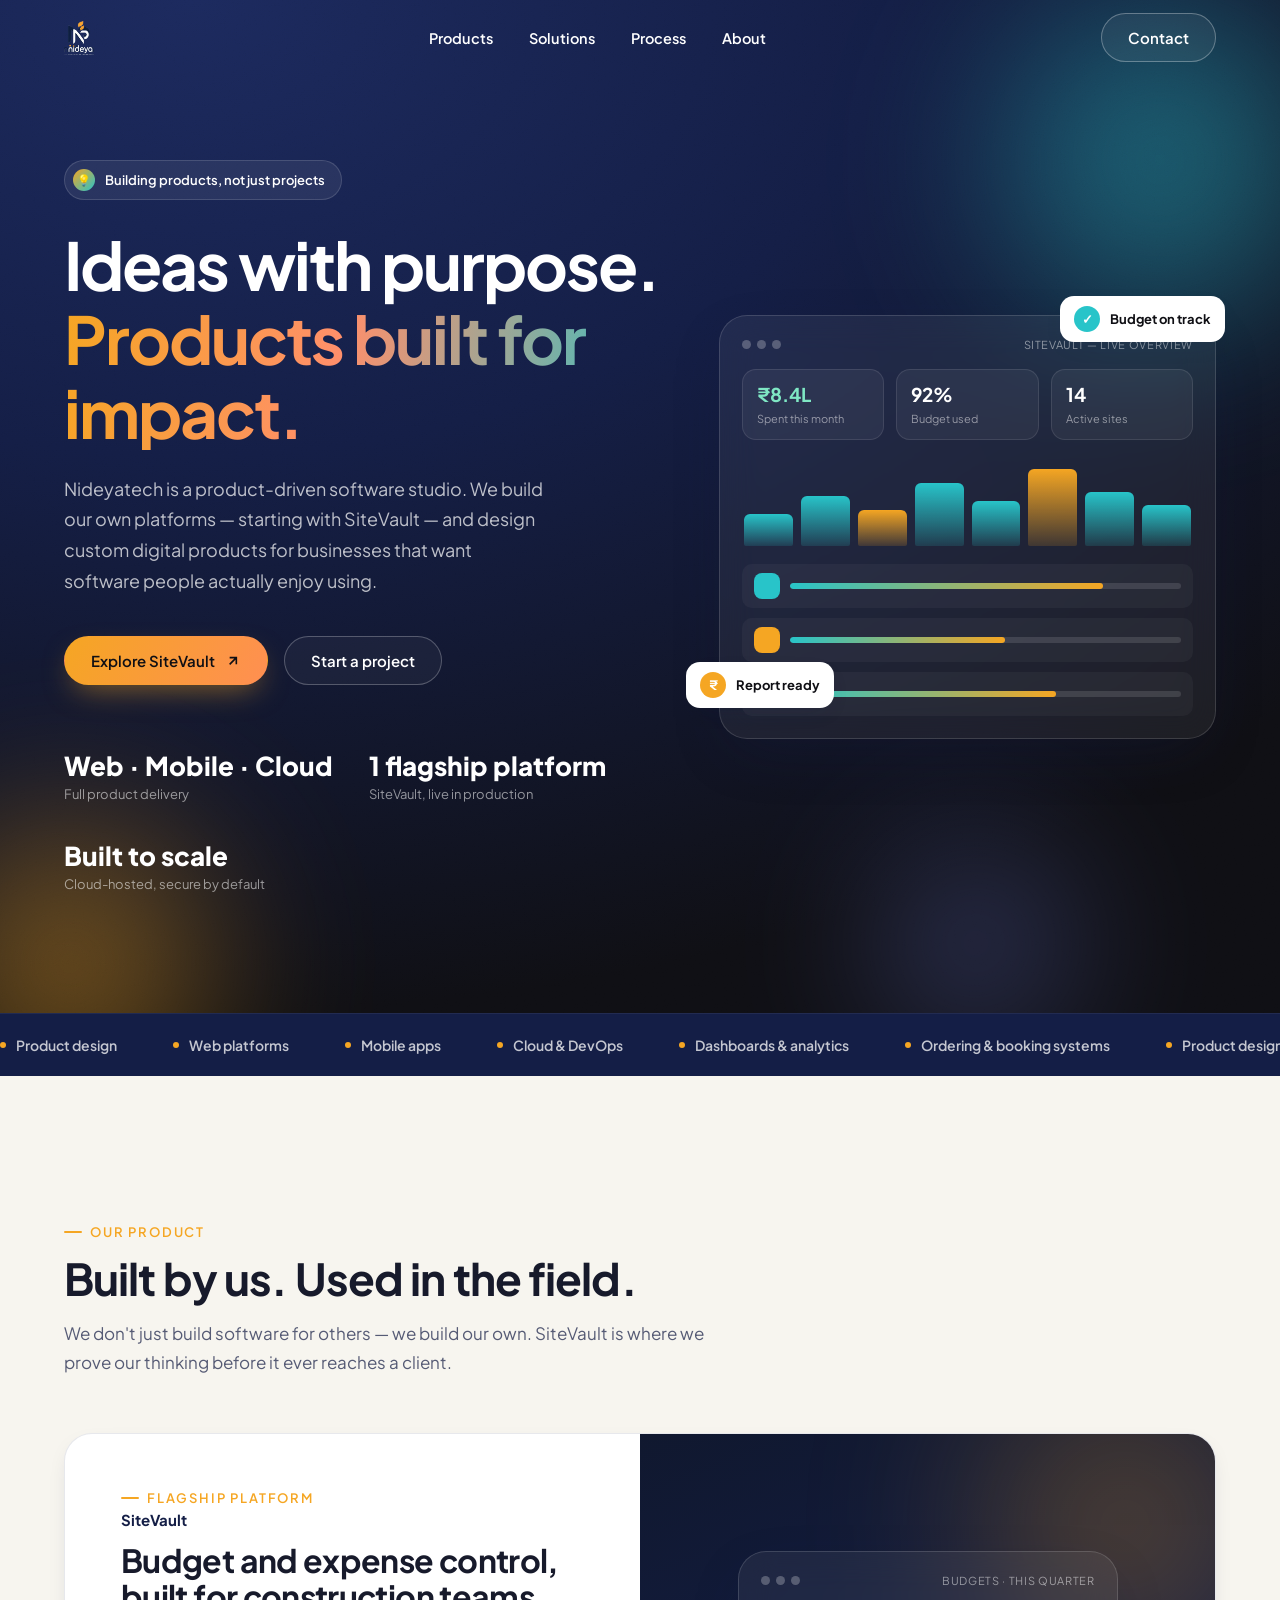
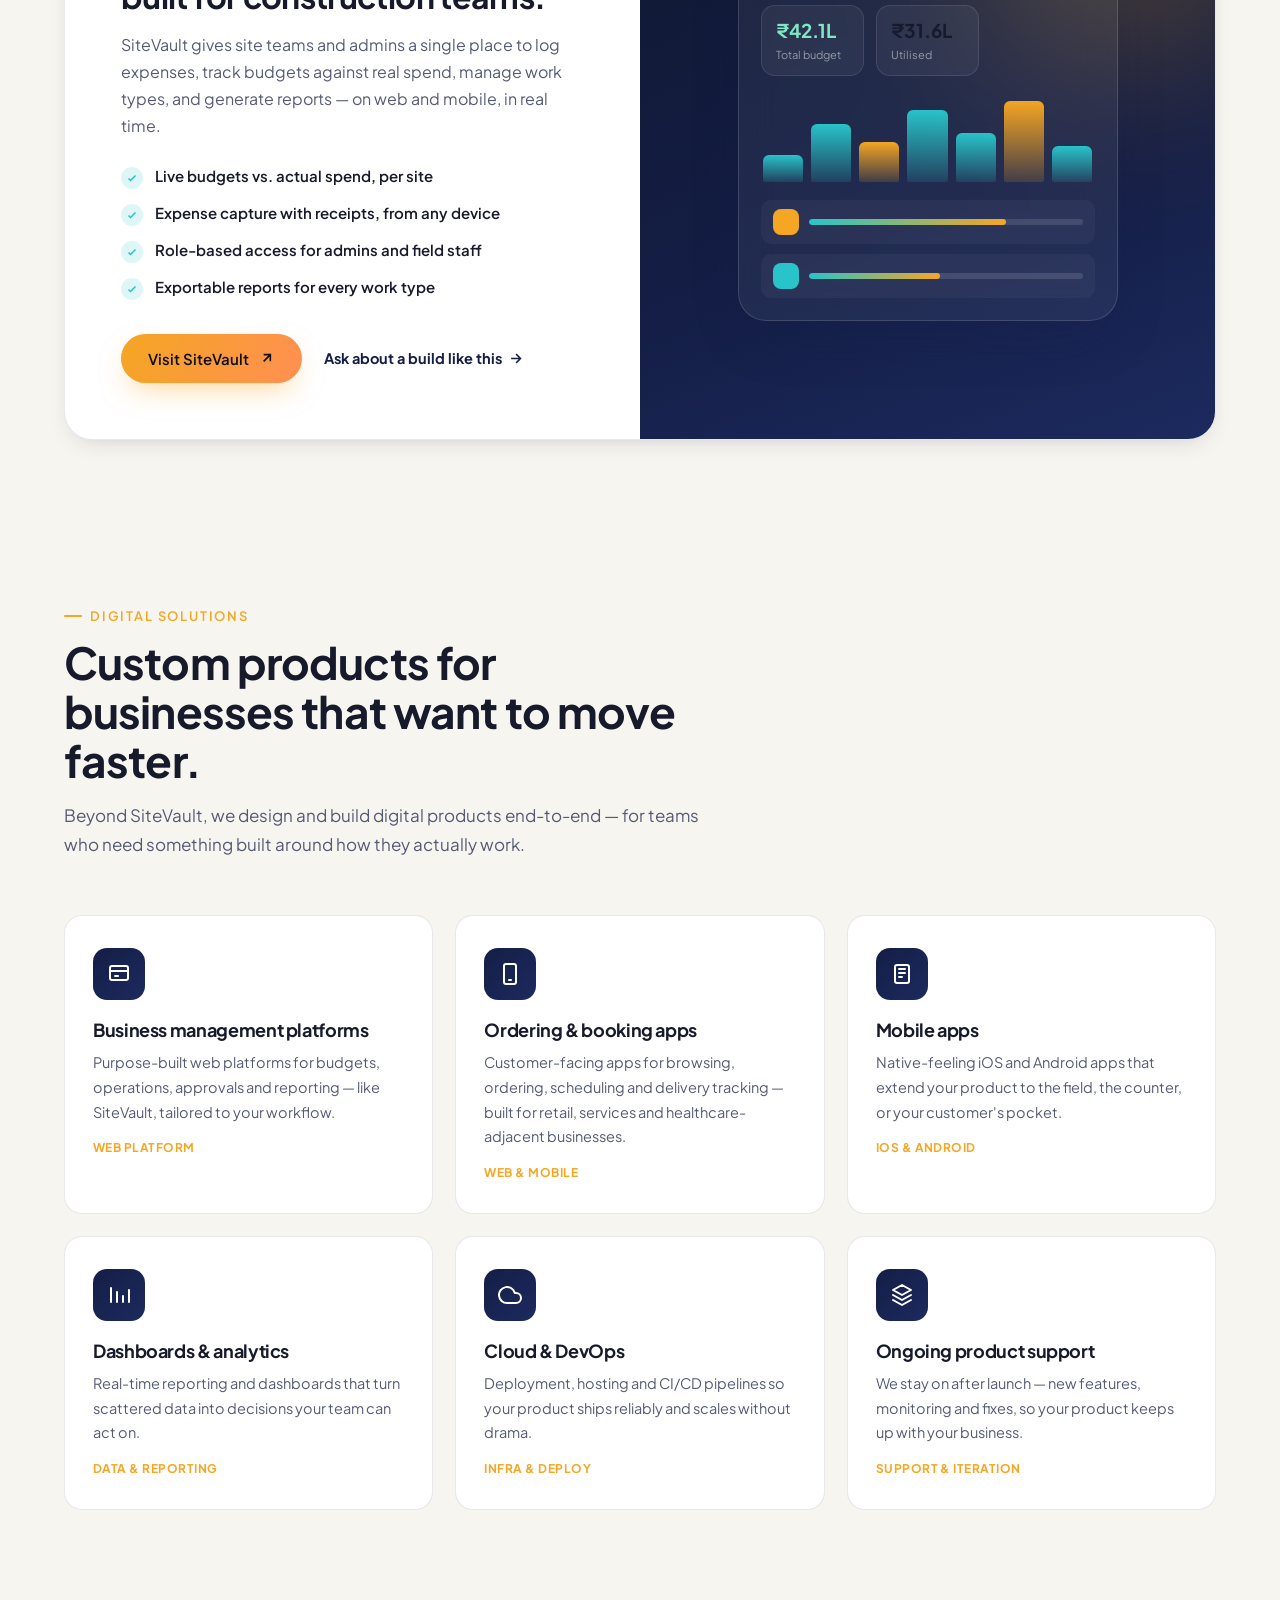
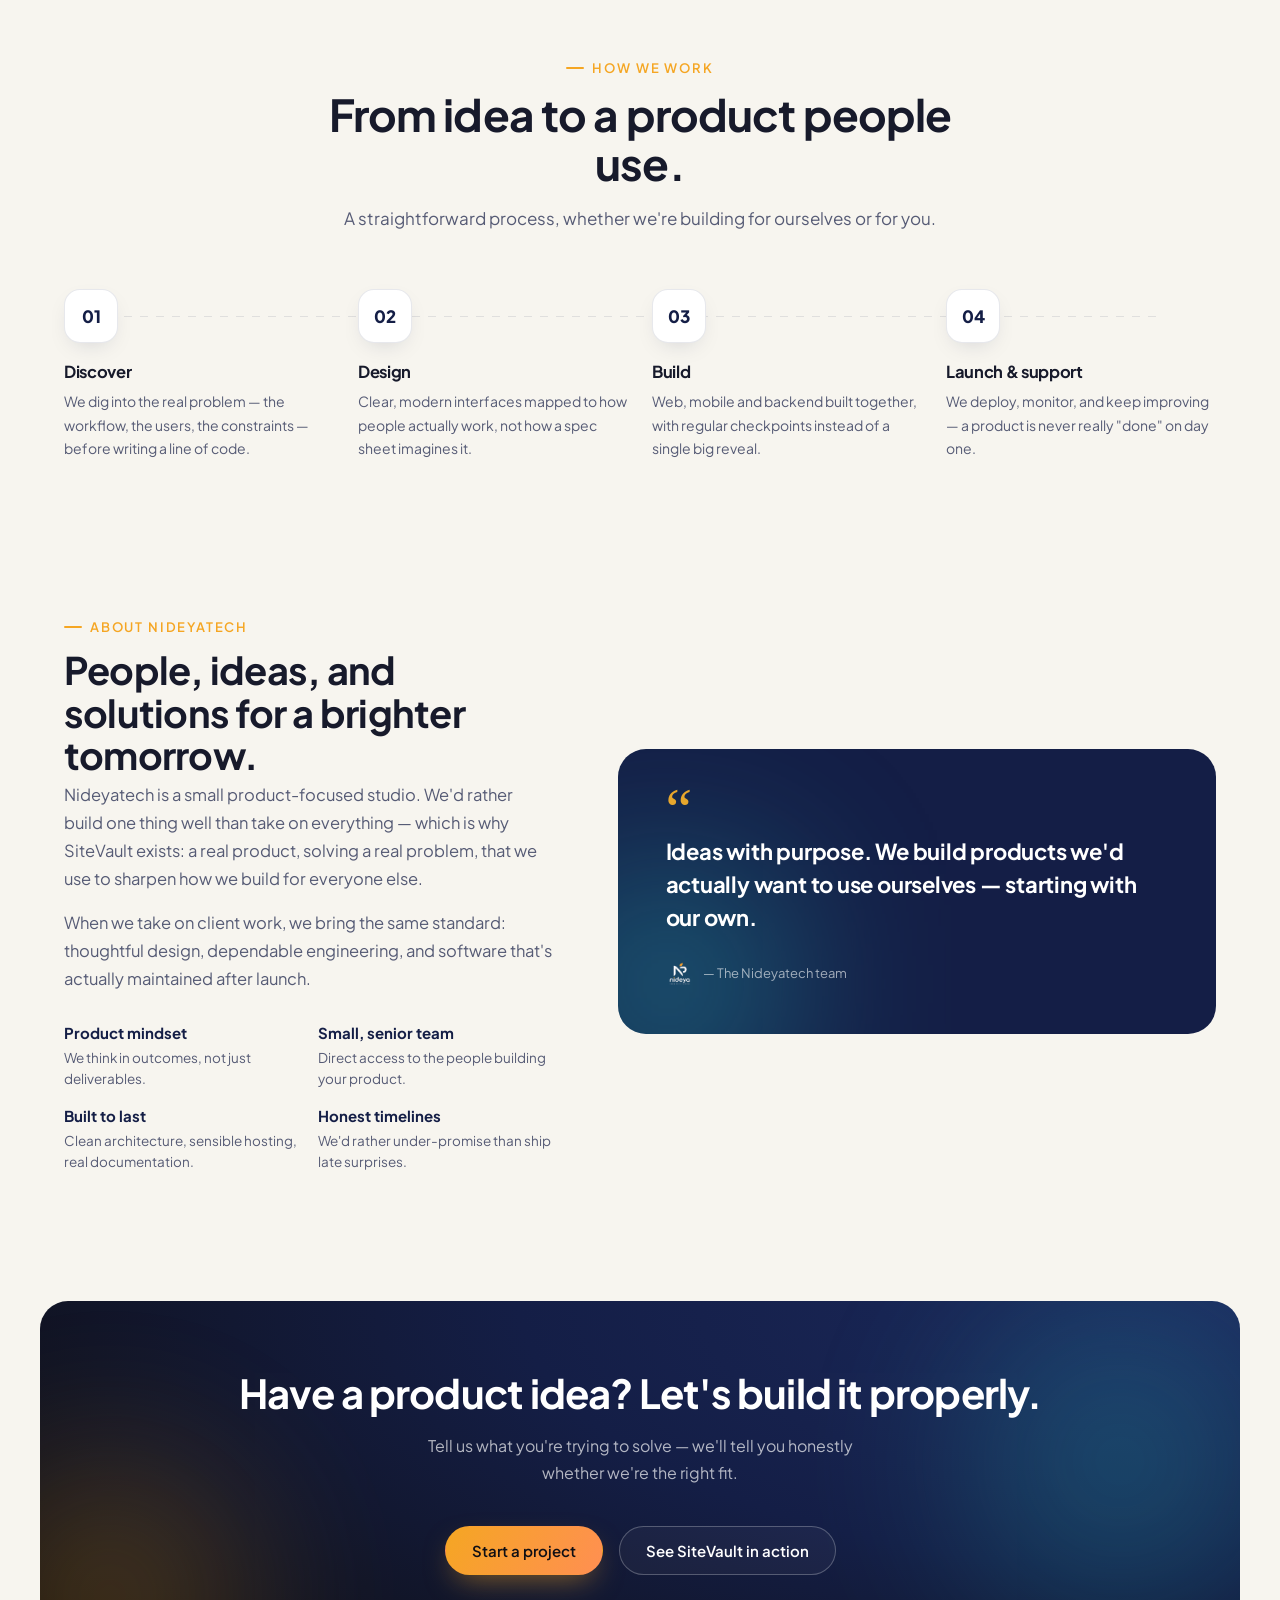
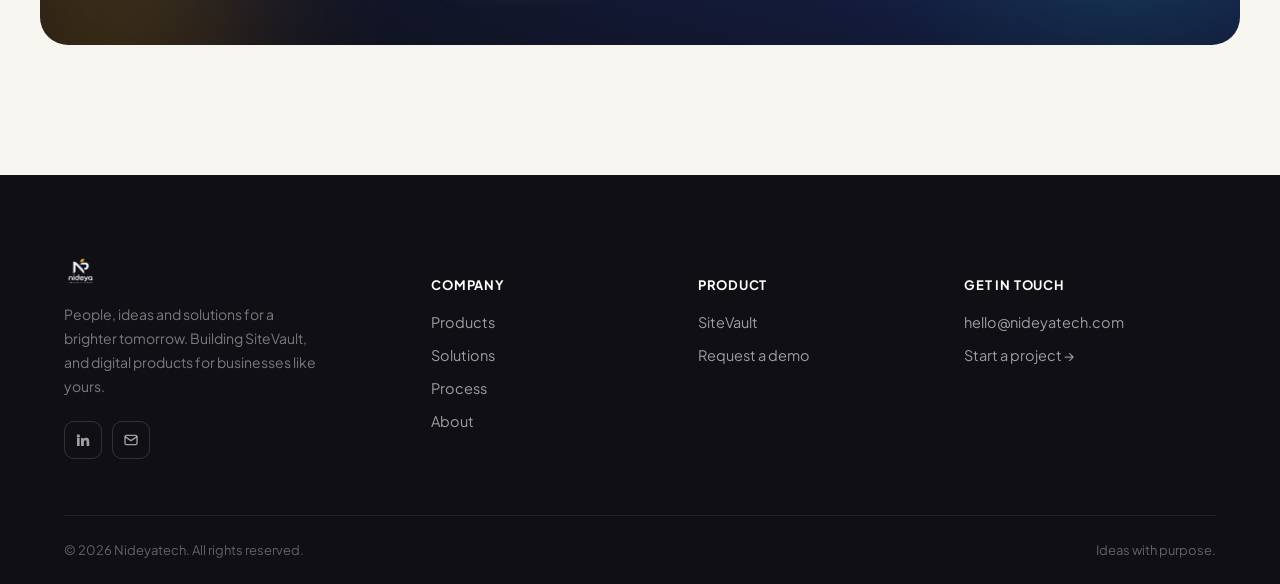
==== index.html @ 1e6fd6ef "Nideyatech marketing site One-page site: hero, SiteVault product spotlight, digital solutions grid, " ====
<!doctype html>
<html lang="en">
<head>
<meta charset="UTF-8" />
<meta name="viewport" content="width=device-width, initial-scale=1" />
<title>Nideyatech — Ideas with Purpose</title>
<meta name="description" content="Nideyatech designs and builds digital products — from SiteVault, our construction budget &amp; expense platform, to custom web, mobile and ordering apps for growing businesses." />

<link rel="icon" type="image/png" href="/assets/favicon-32.png" sizes="32x32" />
<link rel="icon" type="image/png" href="/assets/favicon-16.png" sizes="16x16" />
<link rel="apple-touch-icon" href="/assets/favicon-180.png" />
<link rel="icon" href="/assets/favicon.ico" />

<meta property="og:title" content="Nideyatech — Ideas with Purpose" />
<meta property="og:description" content="We design and build digital products for growing businesses — including SiteVault, our own construction budget &amp; expense platform." />
<meta property="og:type" content="website" />
<meta property="og:url" content="https://www.nideyatech.com" />
<meta property="og:image" content="https://www.nideyatech.com/assets/favicon-512.png" />
<meta name="theme-color" content="#141e46" />

<link rel="preconnect" href="https://fonts.googleapis.com" />
<link rel="preconnect" href="https://fonts.gstatic.com" crossorigin />
<link href="https://fonts.googleapis.com/css2?family=Plus+Jakarta+Sans:wght@400;500;600;700;800&display=swap" rel="stylesheet" />

<link rel="stylesheet" href="css/styles.css" />
</head>
<body>

<!-- ============ NAV ============ -->
<header class="nav" id="nav">
  <div class="container">
    <a href="#top" class="nav-logo">
      <img class="logo-dark" src="assets/logo/logo-navbar.png" alt="Nideyatech" />
      <img class="logo-light" src="assets/logo/logo-navbar-light.png" alt="Nideyatech" />
    </a>

    <nav class="nav-links">
      <a href="#products">Products</a>
      <a href="#solutions">Solutions</a>
      <a href="#process">Process</a>
      <a href="#about">About</a>
    </nav>

    <div class="nav-right">
      <a href="#contact" class="btn btn-outline nav-contact-btn">Contact</a>
      <button class="nav-burger" id="burger" aria-label="Menu"><span></span><span></span><span></span></button>
    </div>
  </div>
</header>

<div class="mobile-menu" id="mobileMenu">
  <a href="#products">Products</a>
  <a href="#solutions">Solutions</a>
  <a href="#process">Process</a>
  <a href="#about">About</a>
  <a href="#contact">Contact</a>
  <a href="#contact" class="btn btn-primary">Start a project</a>
</div>

<!-- ============ HERO ============ -->
<section class="hero" id="top">
  <div class="hero-orb orb-1"></div>
  <div class="hero-orb orb-2"></div>
  <div class="hero-orb orb-3"></div>

  <div class="container">
    <div class="hero-grid">
      <div>
        <div class="hero-badge" data-reveal>
          <span class="dot">💡</span> Building products, not just projects
        </div>

        <h1 data-reveal>
          Ideas with purpose.
          <span class="gradient-text">Products built for impact.</span>
        </h1>

        <p class="hero-sub" data-reveal data-reveal-delay="1">
          Nideyatech is a product-driven software studio. We build our own platforms —
          starting with SiteVault — and design custom digital products for businesses
          that want software people actually enjoy using.
        </p>

        <div class="hero-cta" data-reveal data-reveal-delay="2">
          <a href="#products" class="btn btn-primary">
            Explore SiteVault
            <svg viewBox="0 0 24 24" fill="none" stroke="currentColor" stroke-width="2.4"><path d="M7 17 17 7M7 7h10v10"/></svg>
          </a>
          <a href="#contact" class="btn btn-ghost-dark">Start a project</a>
        </div>

        <div class="hero-stats" data-reveal data-reveal-delay="3">
          <div><strong>Web · Mobile · Cloud</strong><span>Full product delivery</span></div>
          <div><strong>1 flagship platform</strong><span>SiteVault, live in production</span></div>
          <div><strong>Built to scale</strong><span>Cloud-hosted, secure by default</span></div>
        </div>
      </div>

      <div class="hero-visual" data-reveal data-reveal-delay="2">
        <div class="panel">
          <div class="float-chip chip-1">
            <span class="ico" style="background:var(--cyan)">✓</span> Budget on track
          </div>
          <div class="float-chip chip-2">
            <span class="ico" style="background:var(--saffron)">₹</span> Report ready
          </div>

          <div class="panel-head">
            <div class="traffic"><span></span><span></span><span></span></div>
            <small>SiteVault — Live overview</small>
          </div>

          <div class="panel-stats">
            <div class="tile up"><b>₹8.4L</b><small>Spent this month</small></div>
            <div class="tile"><b>92%</b><small>Budget used</small></div>
            <div class="tile"><b>14</b><small>Active sites</small></div>
          </div>

          <div class="panel-chart">
            <i style="height:35%"></i><i style="height:55%"></i><i style="height:40%"></i>
            <i style="height:70%"></i><i style="height:50%"></i><i style="height:85%"></i>
            <i style="height:60%"></i><i style="height:45%"></i>
          </div>

          <div class="panel-rows">
            <div class="row"><span class="ic" style="background:var(--cyan)"></span><span class="bar"><span style="width:80%"></span></span></div>
            <div class="row"><span class="ic" style="background:var(--saffron)"></span><span class="bar"><span style="width:55%"></span></span></div>
            <div class="row"><span class="ic" style="background:#7c8fff"></span><span class="bar"><span style="width:68%"></span></span></div>
          </div>
        </div>
      </div>
    </div>
  </div>
</section>

<!-- ============ STRIP ============ -->
<div class="strip">
  <div class="strip-track">
    <span>Product design</span><span>Web platforms</span><span>Mobile apps</span>
    <span>Cloud &amp; DevOps</span><span>Dashboards &amp; analytics</span><span>Ordering &amp; booking systems</span>
    <span>Product design</span><span>Web platforms</span><span>Mobile apps</span>
    <span>Cloud &amp; DevOps</span><span>Dashboards &amp; analytics</span><span>Ordering &amp; booking systems</span>
  </div>
</div>

<!-- ============ PRODUCTS ============ -->
<section class="products" id="products">
  <div class="container">
    <div class="section-head" data-reveal>
      <div class="eyebrow">Our Product</div>
      <h2>Built by us. Used in the field.</h2>
      <p>We don't just build software for others — we build our own. SiteVault is where we prove our thinking before it ever reaches a client.</p>
    </div>

    <div class="product-card" data-reveal>
      <div class="product-copy">
        <div class="eyebrow">Flagship Platform</div>
        <div class="product-tagline">SiteVault</div>
        <h3>Budget and expense control, built for construction teams.</h3>
        <p>SiteVault gives site teams and admins a single place to log expenses, track budgets against real spend, manage work types, and generate reports — on web and mobile, in real time.</p>

        <ul class="feature-list">
          <li><span class="check"><svg viewBox="0 0 24 24" fill="none" stroke="currentColor" stroke-width="3"><path d="M5 13l4 4L19 7"/></svg></span>Live budgets vs. actual spend, per site</li>
          <li><span class="check"><svg viewBox="0 0 24 24" fill="none" stroke="currentColor" stroke-width="3"><path d="M5 13l4 4L19 7"/></svg></span>Expense capture with receipts, from any device</li>
          <li><span class="check"><svg viewBox="0 0 24 24" fill="none" stroke="currentColor" stroke-width="3"><path d="M5 13l4 4L19 7"/></svg></span>Role-based access for admins and field staff</li>
          <li><span class="check"><svg viewBox="0 0 24 24" fill="none" stroke="currentColor" stroke-width="3"><path d="M5 13l4 4L19 7"/></svg></span>Exportable reports for every work type</li>
        </ul>

        <div class="product-actions">
          <a href="https://www.sitevault.nideyatech.com" target="_blank" rel="noopener" class="btn btn-primary">
            Visit SiteVault
            <svg viewBox="0 0 24 24" fill="none" stroke="currentColor" stroke-width="2.4"><path d="M7 17 17 7M7 7h10v10"/></svg>
          </a>
          <a href="#contact" class="product-link">
            Ask about a build like this
            <svg viewBox="0 0 24 24" fill="none" stroke="currentColor" stroke-width="2.4"><path d="M5 12h14M13 5l7 7-7 7"/></svg>
          </a>
        </div>
      </div>

      <div class="product-visual">
        <div class="glow"></div>
        <div class="panel">
          <div class="panel-head">
            <div class="traffic"><span></span><span></span><span></span></div>
            <small>Budgets · This quarter</small>
          </div>
          <div class="panel-stats">
            <div class="tile up"><b>₹42.1L</b><small>Total budget</small></div>
            <div class="tile"><b>₹31.6L</b><small>Utilised</small></div>
          </div>
          <div class="panel-chart">
            <i style="height:30%"></i><i style="height:65%"></i><i style="height:45%"></i>
            <i style="height:80%"></i><i style="height:55%"></i><i style="height:90%"></i>
            <i style="height:40%"></i>
          </div>
          <div class="panel-rows">
            <div class="row"><span class="ic" style="background:var(--saffron)"></span><span class="bar"><span style="width:72%"></span></span></div>
            <div class="row"><span class="ic" style="background:var(--cyan)"></span><span class="bar"><span style="width:48%"></span></span></div>
          </div>
        </div>
      </div>
    </div>
  </div>
</section>

<!-- ============ SOLUTIONS ============ -->
<section class="solutions" id="solutions">
  <div class="container">
    <div class="section-head" data-reveal>
      <div class="eyebrow">Digital Solutions</div>
      <h2>Custom products for businesses that want to move faster.</h2>
      <p>Beyond SiteVault, we design and build digital products end-to-end — for teams who need something built around how they actually work.</p>
    </div>

    <div class="solutions-grid">
      <div class="sol-card" data-reveal>
        <div class="sol-icon"><svg viewBox="0 0 24 24" fill="none" stroke-linecap="round" stroke-linejoin="round" stroke-width="2"><rect x="3" y="4" width="18" height="14" rx="2"/><path d="M3 9h18M8 14h3"/></svg></div>
        <h4>Business management platforms</h4>
        <p>Purpose-built web platforms for budgets, operations, approvals and reporting — like SiteVault, tailored to your workflow.</p>
        <span class="tag">Web platform</span>
      </div>

      <div class="sol-card" data-reveal data-reveal-delay="1">
        <div class="sol-icon"><svg viewBox="0 0 24 24" fill="none" stroke-linecap="round" stroke-linejoin="round" stroke-width="2"><rect x="6" y="2" width="12" height="20" rx="2"/><path d="M11 18h2"/></svg></div>
        <h4>Ordering &amp; booking apps</h4>
        <p>Customer-facing apps for browsing, ordering, scheduling and delivery tracking — built for retail, services and healthcare-adjacent businesses.</p>
        <span class="tag">Web &amp; mobile</span>
      </div>

      <div class="sol-card" data-reveal data-reveal-delay="2">
        <div class="sol-icon"><svg viewBox="0 0 24 24" fill="none" stroke-linecap="round" stroke-linejoin="round" stroke-width="2"><rect x="5" y="3" width="14" height="18" rx="2"/><path d="M9 7h6M9 11h6M9 15h3"/></svg></div>
        <h4>Mobile apps</h4>
        <p>Native-feeling iOS and Android apps that extend your product to the field, the counter, or your customer's pocket.</p>
        <span class="tag">iOS &amp; Android</span>
      </div>

      <div class="sol-card" data-reveal>
        <div class="sol-icon"><svg viewBox="0 0 24 24" fill="none" stroke-linecap="round" stroke-linejoin="round" stroke-width="2"><path d="M4 19V5m6 14V9m6 10V13m6 6V7"/></svg></div>
        <h4>Dashboards &amp; analytics</h4>
        <p>Real-time reporting and dashboards that turn scattered data into decisions your team can act on.</p>
        <span class="tag">Data &amp; reporting</span>
      </div>

      <div class="sol-card" data-reveal data-reveal-delay="1">
        <div class="sol-icon"><svg viewBox="0 0 24 24" fill="none" stroke-linecap="round" stroke-linejoin="round" stroke-width="2"><path d="M18 10h-1.26A8 8 0 1 0 9 20h9a5 5 0 0 0 0-10Z"/></svg></div>
        <h4>Cloud &amp; DevOps</h4>
        <p>Deployment, hosting and CI/CD pipelines so your product ships reliably and scales without drama.</p>
        <span class="tag">Infra &amp; deploy</span>
      </div>

      <div class="sol-card" data-reveal data-reveal-delay="2">
        <div class="sol-icon"><svg viewBox="0 0 24 24" fill="none" stroke-linecap="round" stroke-linejoin="round" stroke-width="2"><path d="M12 2 3 7l9 5 9-5-9-5ZM3 12l9 5 9-5M3 17l9 5 9-5"/></svg></div>
        <h4>Ongoing product support</h4>
        <p>We stay on after launch — new features, monitoring and fixes, so your product keeps up with your business.</p>
        <span class="tag">Support &amp; iteration</span>
      </div>
    </div>
  </div>
</section>

<!-- ============ PROCESS ============ -->
<section class="process" id="process">
  <div class="container">
    <div class="section-head center" data-reveal style="margin-left:auto;margin-right:auto;">
      <div class="eyebrow" style="justify-content:center;display:flex;">How we work</div>
      <h2>From idea to a product people use.</h2>
      <p style="margin-left:auto;margin-right:auto;">A straightforward process, whether we're building for ourselves or for you.</p>
    </div>

    <div class="process-row">
      <div class="process-step" data-reveal>
        <div class="process-num">01</div>
        <h4>Discover</h4>
        <p>We dig into the real problem — the workflow, the users, the constraints — before writing a line of code.</p>
      </div>
      <div class="process-step" data-reveal data-reveal-delay="1">
        <div class="process-num">02</div>
        <h4>Design</h4>
        <p>Clear, modern interfaces mapped to how people actually work, not how a spec sheet imagines it.</p>
      </div>
      <div class="process-step" data-reveal data-reveal-delay="2">
        <div class="process-num">03</div>
        <h4>Build</h4>
        <p>Web, mobile and backend built together, with regular checkpoints instead of a single big reveal.</p>
      </div>
      <div class="process-step" data-reveal data-reveal-delay="3">
        <div class="process-num">04</div>
        <h4>Launch &amp; support</h4>
        <p>We deploy, monitor, and keep improving — a product is never really "done" on day one.</p>
      </div>
    </div>
  </div>
</section>

<!-- ============ ABOUT ============ -->
<section class="about" id="about">
  <div class="container">
    <div class="about-grid">
      <div class="about-copy" data-reveal>
        <div class="eyebrow">About Nideyatech</div>
        <h2 style="margin-top:14px;font-size:clamp(26px,3.4vw,38px);">People, ideas, and solutions for a brighter tomorrow.</h2>
        <p>Nideyatech is a small product-focused studio. We'd rather build one thing well than
          take on everything — which is why SiteVault exists: a real product, solving a real
          problem, that we use to sharpen how we build for everyone else.</p>
        <p>When we take on client work, we bring the same standard: thoughtful design,
          dependable engineering, and software that's actually maintained after launch.</p>

        <div class="about-values">
          <div><strong>Product mindset</strong><span>We think in outcomes, not just deliverables.</span></div>
          <div><strong>Small, senior team</strong><span>Direct access to the people building your product.</span></div>
          <div><strong>Built to last</strong><span>Clean architecture, sensible hosting, real documentation.</span></div>
          <div><strong>Honest timelines</strong><span>We'd rather under-promise than ship late surprises.</span></div>
        </div>
      </div>

      <div class="about-panel" data-reveal data-reveal-delay="1">
        <div class="glow"></div>
        <span class="mark">“</span>
        <blockquote>Ideas with purpose. We build products we'd actually want to use ourselves — starting with our own.</blockquote>
        <div class="who">
          <img src="assets/logo/logo-footer.png" alt="Nideyatech" />
          <span>— The Nideyatech team</span>
        </div>
      </div>
    </div>
  </div>
</section>

<!-- ============ CTA BAND ============ -->
<div class="cta-band" data-reveal>
  <div class="hero-orb orb-1" style="opacity:.3"></div>
  <div class="hero-orb orb-2" style="opacity:.3"></div>
  <h2>Have a product idea? Let's build it properly.</h2>
  <p>Tell us what you're trying to solve — we'll tell you honestly whether we're the right fit.</p>
  <div class="hero-cta">
    <a href="#contact" class="btn btn-primary">Start a project</a>
    <a href="https://www.sitevault.nideyatech.com" target="_blank" rel="noopener" class="btn btn-ghost-dark">See SiteVault in action</a>
  </div>
</div>

<!-- ============ FOOTER / CONTACT ============ -->
<footer class="footer" id="contact">
  <div class="container">
    <div class="footer-top">
      <div class="footer-brand">
        <img src="assets/logo/logo-footer.png" alt="Nideyatech" />
        <p>People, ideas and solutions for a brighter tomorrow. Building SiteVault, and digital products for businesses like yours.</p>
        <div class="footer-social">
          <a href="#" aria-label="LinkedIn"><svg viewBox="0 0 24 24" fill="currentColor"><path d="M4.98 3.5a2.5 2.5 0 1 1 0 5 2.5 2.5 0 0 1 0-5ZM3 9h4v12H3zM9 9h3.8v1.7h.05c.53-1 1.83-2.05 3.77-2.05 4.03 0 4.78 2.65 4.78 6.1V21h-4v-5.6c0-1.34-.02-3.07-1.87-3.07-1.87 0-2.16 1.46-2.16 2.97V21H9z"/></svg></a>
          <a href="mailto:hello@nideyatech.com" aria-label="Email"><svg viewBox="0 0 24 24" fill="none" stroke="currentColor" stroke-width="2"><rect x="3" y="5" width="18" height="14" rx="2"/><path d="m3 7 9 6 9-6"/></svg></a>
        </div>
      </div>

      <div class="footer-col">
        <h5>Company</h5>
        <ul>
          <li><a href="#products">Products</a></li>
          <li><a href="#solutions">Solutions</a></li>
          <li><a href="#process">Process</a></li>
          <li><a href="#about">About</a></li>
        </ul>
      </div>

      <div class="footer-col">
        <h5>Product</h5>
        <ul>
          <li><a href="https://www.sitevault.nideyatech.com" target="_blank" rel="noopener">SiteVault</a></li>
          <li><a href="#contact">Request a demo</a></li>
        </ul>
      </div>

      <div class="footer-col">
        <h5>Get in touch</h5>
        <ul>
          <li><a href="mailto:hello@nideyatech.com">hello@nideyatech.com</a></li>
          <li><a href="#contact">Start a project →</a></li>
        </ul>
      </div>
    </div>

    <div class="footer-bottom">
      <span>© <span id="year"></span> Nideyatech. All rights reserved.</span>
      <span>Ideas with purpose.</span>
    </div>
  </div>
</footer>

<script src="js/main.js"></script>
</body>
</html>
---- css/styles.css ----
/* =========================================================
   Nideyatech — brand tokens
========================================================= */
:root {
  --indigo: #141e46;
  --indigo-2: #1c2a5e;
  --saffron: #f5a623;
  --cyan: #28c4c9;
  --ivory: #f7f5ef;
  --ink: #0f0f14;

  --text: #171a2b;
  --text-soft: #565b75;
  --border: rgba(20, 30, 70, 0.1);

  --radius-sm: 10px;
  --radius: 18px;
  --radius-lg: 28px;

  --container: 1200px;
  --nav-h: 76px;

  --ease: cubic-bezier(0.22, 1, 0.36, 1);
  --shadow: 0 20px 60px -20px rgba(20, 30, 70, 0.35);
  --shadow-sm: 0 8px 24px -12px rgba(20, 30, 70, 0.25);
}

* { box-sizing: border-box; }
html { scroll-behavior: smooth; }

body {
  margin: 0;
  background: var(--ivory);
  color: var(--text);
  font-family: "Plus Jakarta Sans", -apple-system, BlinkMacSystemFont, "Segoe UI", sans-serif;
  -webkit-font-smoothing: antialiased;
  overflow-x: hidden;
}

img { max-width: 100%; display: block; }
a { color: inherit; text-decoration: none; }
ul { margin: 0; padding: 0; list-style: none; }
button { font: inherit; cursor: pointer; }
section { position: relative; }

.container {
  width: 100%;
  max-width: var(--container);
  margin: 0 auto;
  padding: 0 24px;
}

.eyebrow {
  display: inline-flex;
  align-items: center;
  gap: 8px;
  font-size: 13px;
  font-weight: 600;
  letter-spacing: 0.14em;
  text-transform: uppercase;
  color: var(--saffron);
}
.eyebrow::before {
  content: "";
  width: 18px;
  height: 2px;
  background: var(--saffron);
  border-radius: 2px;
}
.eyebrow.on-dark { color: #ffc978; }

h1, h2, h3, h4 { font-weight: 700; line-height: 1.12; margin: 0; letter-spacing: -0.02em; }
p { line-height: 1.7; color: var(--text-soft); margin: 0; }

.gradient-text {
  background: linear-gradient(100deg, var(--saffron) 0%, #ff8f6b 45%, var(--cyan) 100%);
  -webkit-background-clip: text;
  background-clip: text;
  color: transparent;
}

.section-head { max-width: 640px; margin-bottom: 56px; }
.section-head h2 { font-size: clamp(28px, 4vw, 44px); margin-top: 14px; }
.section-head p { margin-top: 16px; font-size: 17px; }
.section-head.center { margin-left: auto; margin-right: auto; text-align: center; }

.btn {
  display: inline-flex;
  align-items: center;
  gap: 10px;
  padding: 14px 26px;
  border-radius: 100px;
  font-weight: 600;
  font-size: 15px;
  border: 1px solid transparent;
  transition: transform 0.35s var(--ease), box-shadow 0.35s var(--ease), background 0.35s var(--ease), color 0.35s var(--ease), border-color .35s var(--ease);
  white-space: nowrap;
}
.btn:hover { transform: translateY(-2px); }
.btn svg { width: 16px; height: 16px; transition: transform 0.3s var(--ease); }
.btn:hover svg { transform: translate(3px, -3px); }

.btn-primary {
  background: linear-gradient(120deg, var(--saffron), #ff8f52);
  color: var(--ink);
  box-shadow: 0 12px 30px -10px rgba(245, 166, 35, 0.55);
}
.btn-primary:hover { box-shadow: 0 16px 36px -8px rgba(245, 166, 35, 0.65); }

.btn-ghost-dark {
  border-color: rgba(255, 255, 255, 0.25);
  color: #fff;
  background: rgba(255, 255, 255, 0.04);
}
.btn-ghost-dark:hover { background: rgba(255, 255, 255, 0.12); border-color: rgba(255,255,255,0.4); }

.btn-outline {
  border-color: var(--border);
  color: var(--indigo);
  background: #fff;
}
.btn-outline:hover { border-color: var(--indigo); background: var(--indigo); color: #fff; }

.btn-block-cyan {
  background: var(--cyan);
  color: var(--ink);
  box-shadow: 0 12px 30px -10px rgba(40, 196, 201, 0.55);
}

/* =========================================================
   Reveal-on-scroll
========================================================= */
[data-reveal] {
  opacity: 0;
  transform: translateY(28px);
  transition: opacity 0.8s var(--ease), transform 0.8s var(--ease);
}
[data-reveal].is-visible { opacity: 1; transform: translateY(0); }
[data-reveal="fade"] { transform: none; }
[data-reveal-delay="1"] { transition-delay: 0.08s; }
[data-reveal-delay="2"] { transition-delay: 0.16s; }
[data-reveal-delay="3"] { transition-delay: 0.24s; }
[data-reveal-delay="4"] { transition-delay: 0.32s; }
[data-reveal-delay="5"] { transition-delay: 0.4s; }

/* =========================================================
   Nav
========================================================= */
.nav {
  position: fixed;
  top: 0; left: 0; right: 0;
  z-index: 100;
  height: var(--nav-h);
  display: flex;
  align-items: center;
  transition: background 0.4s var(--ease), box-shadow 0.4s var(--ease), border-color .4s var(--ease);
  border-bottom: 1px solid transparent;
}
.nav.is-scrolled {
  background: rgba(247, 245, 239, 0.78);
  backdrop-filter: blur(14px) saturate(1.4);
  -webkit-backdrop-filter: blur(14px) saturate(1.4);
  border-bottom-color: var(--border);
  box-shadow: 0 8px 30px -20px rgba(20,30,70,0.4);
}
.nav .container { display: flex; align-items: center; justify-content: space-between; }
.nav-logo { position: relative; display: block; height: 34px; }
.nav-logo img { height: 34px; width: auto; transition: opacity 0.35s var(--ease); }
.nav-logo .logo-dark { opacity: 0; }
.nav-logo .logo-light { position: absolute; top: 0; left: 0; opacity: 1; }
.nav.is-scrolled .logo-dark { opacity: 1; }
.nav.is-scrolled .logo-light { opacity: 0; }

.nav-links { display: flex; align-items: center; gap: 36px; }
.nav-links a {
  font-size: 14.5px;
  font-weight: 600;
  color: #fff;
  position: relative;
  padding: 6px 0;
  transition: color 0.35s var(--ease);
}
.nav.is-scrolled .nav-links a { color: var(--text); }
.nav-links a::after {
  content: "";
  position: absolute;
  left: 0; bottom: 0;
  width: 0; height: 2px;
  background: var(--saffron);
  transition: width 0.3s var(--ease);
}
.nav-links a:hover::after { width: 100%; }
.nav-right { display: flex; align-items: center; gap: 28px; }

.nav-contact-btn { border-color: rgba(255,255,255,0.3); color: #fff; background: rgba(255,255,255,0.06); }
.nav.is-scrolled .nav-contact-btn { border-color: var(--border); color: var(--indigo); background: #fff; }
.nav-contact-btn:hover { background: var(--indigo); color: #fff; border-color: var(--indigo); }

.nav-burger {
  display: none;
  width: 42px; height: 42px;
  border-radius: 12px;
  border: 1px solid rgba(255,255,255,0.3);
  background: rgba(255,255,255,0.08);
  align-items: center;
  justify-content: center;
  flex-direction: column;
  gap: 5px;
  transition: background 0.35s var(--ease), border-color 0.35s var(--ease);
}
.nav-burger span { width: 18px; height: 2px; background: #fff; border-radius: 2px; transition: transform .3s var(--ease), opacity .3s var(--ease), background .35s var(--ease); }
.nav-burger.is-open span:nth-child(1) { transform: translateY(7px) rotate(45deg); }
.nav-burger.is-open span:nth-child(2) { opacity: 0; }
.nav-burger.is-open span:nth-child(3) { transform: translateY(-7px) rotate(-45deg); }
.nav.is-scrolled .nav-burger { border-color: var(--border); background: #fff; }
.nav.is-scrolled .nav-burger span { background: var(--indigo); }

.mobile-menu {
  position: fixed;
  inset: var(--nav-h) 0 0 0;
  z-index: 99;
  background: var(--ivory);
  transform: translateY(-8px);
  opacity: 0;
  pointer-events: none;
  transition: opacity .35s var(--ease), transform .35s var(--ease);
  padding: 32px 24px;
  display: none;
}
.mobile-menu.is-open { opacity: 1; transform: translateY(0); pointer-events: auto; }
.mobile-menu a { display: block; font-size: 24px; font-weight: 700; padding: 14px 0; border-bottom: 1px solid var(--border); }
.mobile-menu .btn { margin-top: 24px; width: 100%; justify-content: center; }

/* =========================================================
   Hero
========================================================= */
.hero {
  position: relative;
  padding: calc(var(--nav-h) + 84px) 0 120px;
  background: radial-gradient(120% 100% at 15% 0%, #1c2a5e 0%, var(--indigo) 45%, var(--ink) 100%);
  color: #fff;
  overflow: hidden;
  isolation: isolate;
}
.hero::before {
  content: "";
  position: absolute; inset: 0;
  background-image: url("data:image/svg+xml;utf8,<svg xmlns='http://www.w3.org/2000/svg' width='140' height='140'><filter id='n'><feTurbulence type='fractalNoise' baseFrequency='0.9' numOctaves='2' stitchTiles='stitch'/><feColorMatrix type='saturate' values='0'/></filter><rect width='100%25' height='100%25' filter='url(%23n)' opacity='0.05'/></svg>");
  mix-blend-mode: overlay;
  pointer-events: none;
  z-index: 1;
}
.hero-orb {
  position: absolute;
  border-radius: 50%;
  filter: blur(70px);
  z-index: 0;
  opacity: 0.55;
}
.orb-1 { width: 480px; height: 480px; right: -120px; top: -80px; background: radial-gradient(circle, var(--cyan), transparent 70%); animation: float1 14s ease-in-out infinite; }
.orb-2 { width: 420px; height: 420px; left: -140px; bottom: -160px; background: radial-gradient(circle, var(--saffron), transparent 70%); animation: float2 16s ease-in-out infinite; }
.orb-3 { width: 300px; height: 300px; right: 12%; bottom: -80px; background: radial-gradient(circle, #7c8fff, transparent 70%); animation: float1 12s ease-in-out infinite reverse; opacity: 0.35; }

@keyframes float1 { 0%,100% { transform: translate(0,0); } 50% { transform: translate(-30px, 30px); } }
@keyframes float2 { 0%,100% { transform: translate(0,0); } 50% { transform: translate(30px, -24px); } }

.hero .container { position: relative; z-index: 2; }
.hero-grid { display: grid; grid-template-columns: 1.1fr 0.9fr; gap: 48px; align-items: center; }

.hero-badge {
  display: inline-flex;
  align-items: center;
  gap: 10px;
  padding: 8px 16px 8px 8px;
  border-radius: 100px;
  background: rgba(255,255,255,0.07);
  border: 1px solid rgba(255,255,255,0.14);
  font-size: 13px;
  font-weight: 600;
  margin-bottom: 28px;
}
.hero-badge .dot { width: 22px; height: 22px; border-radius: 50%; background: linear-gradient(135deg, var(--saffron), var(--cyan)); display: flex; align-items: center; justify-content: center; font-size: 11px; }

.hero h1 {
  font-size: clamp(38px, 5.4vw, 66px);
  letter-spacing: -0.03em;
}
.hero h1 span { display: block; }

.hero-sub {
  margin-top: 24px;
  font-size: 18px;
  color: rgba(255,255,255,0.72);
  max-width: 480px;
  line-height: 1.7;
}
.hero-cta { display: flex; gap: 16px; margin-top: 40px; flex-wrap: wrap; }

.hero-stats { display: flex; gap: 36px; margin-top: 64px; flex-wrap: wrap; }
.hero-stats div strong { display: block; font-size: 26px; font-weight: 800; }
.hero-stats div span { font-size: 13px; color: rgba(255,255,255,0.55); }

/* --- hero visual: abstract product panel --- */
.hero-visual { position: relative; }
.panel {
  position: relative;
  background: rgba(255,255,255,0.06);
  border: 1px solid rgba(255,255,255,0.14);
  border-radius: var(--radius-lg);
  backdrop-filter: blur(18px);
  -webkit-backdrop-filter: blur(18px);
  padding: 22px;
  box-shadow: var(--shadow);
  animation: floatPanel 7s ease-in-out infinite;
}
@keyframes floatPanel { 0%,100% { transform: translateY(0) rotate(0deg); } 50% { transform: translateY(-14px) rotate(0.4deg); } }

.panel-head { display: flex; align-items: center; justify-content: space-between; margin-bottom: 18px; }
.panel-head .traffic { display: flex; gap: 6px; }
.panel-head .traffic span { width: 9px; height: 9px; border-radius: 50%; background: rgba(255,255,255,0.25); }
.panel-head small { font-size: 11px; color: rgba(255,255,255,0.5); letter-spacing: 0.06em; text-transform: uppercase; }

.panel-stats { display: grid; grid-template-columns: repeat(3, 1fr); gap: 12px; margin-bottom: 16px; }
.panel-stats .tile { background: rgba(255,255,255,0.05); border: 1px solid rgba(255,255,255,0.1); border-radius: 14px; padding: 12px 14px; }
.panel-stats .tile b { display: block; font-size: 19px; }
.panel-stats .tile small { color: rgba(255,255,255,0.5); font-size: 11px; }
.tile.up b { color: #7fe7c4; }

.panel-chart { display: flex; align-items: flex-end; gap: 8px; height: 90px; margin-bottom: 18px; padding: 0 2px; }
.panel-chart i { flex: 1; border-radius: 6px 6px 2px 2px; background: linear-gradient(180deg, var(--cyan), rgba(40,196,201,0.15)); }
.panel-chart i:nth-child(3n) { background: linear-gradient(180deg, var(--saffron), rgba(245,166,35,0.15)); }

.panel-rows { display: flex; flex-direction: column; gap: 10px; }
.panel-rows .row { display: flex; align-items: center; gap: 10px; background: rgba(255,255,255,0.04); border-radius: 10px; padding: 9px 12px; }
.panel-rows .row .ic { width: 26px; height: 26px; border-radius: 8px; flex-shrink: 0; }
.panel-rows .row .bar { flex: 1; height: 6px; border-radius: 4px; background: rgba(255,255,255,0.12); overflow: hidden; }
.panel-rows .row .bar span { display: block; height: 100%; border-radius: 4px; background: linear-gradient(90deg, var(--cyan), var(--saffron)); }

.float-chip {
  position: absolute;
  background: #fff;
  color: var(--ink);
  border-radius: 14px;
  padding: 10px 14px;
  display: flex;
  align-items: center;
  gap: 10px;
  font-size: 13px;
  font-weight: 700;
  box-shadow: var(--shadow-sm);
}
.float-chip.chip-1 { top: -20px; right: -10px; animation: floatChip 5s ease-in-out infinite; }
.float-chip.chip-2 { bottom: 30px; left: -34px; animation: floatChip 6s ease-in-out infinite reverse; }
.float-chip .ico { width: 26px; height: 26px; border-radius: 50%; display: flex; align-items: center; justify-content: center; color: #fff; }
@keyframes floatChip { 0%,100% { transform: translateY(0); } 50% { transform: translateY(-10px); } }

/* =========================================================
   Marquee strip (what we deliver)
========================================================= */
.strip {
  background: var(--indigo);
  padding: 22px 0;
  overflow: hidden;
  border-top: 1px solid rgba(255,255,255,0.06);
}
.strip-track { display: flex; gap: 56px; width: max-content; animation: marquee 26s linear infinite; }
.strip-track span {
  display: flex; align-items: center; gap: 10px;
  font-size: 14px; font-weight: 600; color: rgba(255,255,255,0.75); white-space: nowrap;
}
.strip-track span::before { content: ""; width: 6px; height: 6px; border-radius: 50%; background: var(--saffron); }
@keyframes marquee { from { transform: translateX(0); } to { transform: translateX(-50%); } }

/* =========================================================
   Products
========================================================= */
.products { padding: 140px 0 120px; }

.product-card {
  display: grid;
  grid-template-columns: 1fr 1fr;
  gap: 0;
  background: #fff;
  border: 1px solid var(--border);
  border-radius: var(--radius-lg);
  overflow: hidden;
  box-shadow: var(--shadow-sm);
}
.product-copy { padding: 56px; display: flex; flex-direction: column; justify-content: center; }
.product-copy h3 { font-size: clamp(24px, 3vw, 32px); margin-top: 14px; }
.product-copy > p { margin-top: 16px; font-size: 16px; }
.product-tagline { color: var(--indigo); font-weight: 700; font-size: 15px; margin-top: 4px; }

.feature-list { margin-top: 26px; display: flex; flex-direction: column; gap: 14px; }
.feature-list li { display: flex; align-items: flex-start; gap: 12px; font-size: 15px; color: var(--text); font-weight: 600; }
.feature-list .check {
  width: 22px; height: 22px; border-radius: 50%;
  background: rgba(40, 196, 201, 0.15); color: var(--cyan);
  display: flex; align-items: center; justify-content: center; flex-shrink: 0; margin-top: 1px;
}
.feature-list .check svg { width: 12px; height: 12px; }

.product-actions { display: flex; align-items: center; gap: 22px; margin-top: 34px; flex-wrap: wrap; }
.product-link { font-weight: 700; font-size: 14.5px; color: var(--indigo); display: inline-flex; align-items: center; gap: 6px; }
.product-link svg { width: 15px; height: 15px; }

.product-visual {
  background: linear-gradient(160deg, #10182f, var(--indigo) 60%, #1c2a5e);
  position: relative;
  padding: 44px;
  display: flex;
  align-items: center;
  justify-content: center;
}
.product-visual .panel { width: 100%; max-width: 380px; animation: none; }
.product-visual .glow { position: absolute; width: 260px; height: 260px; border-radius: 50%; background: var(--saffron); filter: blur(100px); opacity: 0.35; top: -40px; right: -40px; }

/* =========================================================
   Solutions
========================================================= */
.solutions { padding: 40px 0 130px; background: var(--ivory); }
.solutions-grid { display: grid; grid-template-columns: repeat(3, 1fr); gap: 22px; }

.sol-card {
  background: #fff;
  border: 1px solid var(--border);
  border-radius: var(--radius);
  padding: 32px 28px;
  transition: transform .4s var(--ease), box-shadow .4s var(--ease), border-color .4s var(--ease);
  position: relative;
  overflow: hidden;
}
.sol-card::before {
  content: "";
  position: absolute; inset: 0;
  background: linear-gradient(140deg, rgba(245,166,35,0.08), rgba(40,196,201,0.08));
  opacity: 0;
  transition: opacity .4s var(--ease);
}
.sol-card:hover { transform: translateY(-6px); box-shadow: var(--shadow-sm); border-color: rgba(20,30,70,0.18); }
.sol-card:hover::before { opacity: 1; }
.sol-card > * { position: relative; }

.sol-icon {
  width: 52px; height: 52px;
  border-radius: 14px;
  background: linear-gradient(135deg, var(--indigo), var(--indigo-2));
  display: flex; align-items: center; justify-content: center;
  margin-bottom: 20px;
}
.sol-icon svg { width: 24px; height: 24px; stroke: #fff; }
.sol-card h4 { font-size: 18px; margin-bottom: 10px; }
.sol-card p { font-size: 14.5px; }
.sol-card .tag {
  display: inline-block; margin-top: 16px; font-size: 12px; font-weight: 700;
  color: var(--saffron); letter-spacing: 0.04em; text-transform: uppercase;
}

/* =========================================================
   Process
========================================================= */
.process { padding: 20px 0 130px; }
.process-row { display: grid; grid-template-columns: repeat(4, 1fr); gap: 24px; position: relative; }
.process-row::before {
  content: "";
  position: absolute; top: 27px; left: 60px; right: 60px; height: 1px;
  background: repeating-linear-gradient(90deg, var(--border) 0 8px, transparent 8px 16px);
  z-index: 0;
}
.process-step { position: relative; z-index: 1; }
.process-num {
  width: 54px; height: 54px; border-radius: 16px;
  background: #fff; border: 1px solid var(--border);
  display: flex; align-items: center; justify-content: center;
  font-weight: 800; font-size: 17px; color: var(--indigo);
  margin-bottom: 20px; box-shadow: var(--shadow-sm);
}
.process-step h4 { font-size: 16.5px; margin-bottom: 8px; }
.process-step p { font-size: 14px; }

/* =========================================================
   About
========================================================= */
.about { padding: 20px 0 130px; }
.about-grid { display: grid; grid-template-columns: 0.9fr 1.1fr; gap: 64px; align-items: center; }
.about-copy p { margin-top: 4px; font-size: 16.5px; }
.about-copy p + p { margin-top: 16px; }
.about-values { margin-top: 30px; display: grid; grid-template-columns: 1fr 1fr; gap: 18px; }
.about-values div strong { display: block; font-size: 15px; margin-bottom: 4px; color: var(--indigo); }
.about-values div span { font-size: 13.5px; color: var(--text-soft); }

.about-panel {
  background: var(--indigo);
  border-radius: var(--radius-lg);
  padding: 48px;
  color: #fff;
  position: relative;
  overflow: hidden;
}
.about-panel .glow { position: absolute; width: 220px; height: 220px; background: var(--cyan); filter: blur(90px); opacity: 0.4; bottom: -60px; left: -60px; }
.about-panel blockquote {
  font-size: 22px; font-weight: 700; line-height: 1.5; letter-spacing: -0.01em;
  margin: 0; position: relative;
}
.about-panel .mark { font-size: 60px; color: var(--saffron); line-height: 0.4; display: block; margin-bottom: 14px; font-family: Georgia, serif; }
.about-panel .who { margin-top: 26px; display: flex; align-items: center; gap: 12px; position: relative; }
.about-panel .who img { height: 26px; width: auto; }
.about-panel .who span { font-size: 13px; color: rgba(255,255,255,0.6); }

/* =========================================================
   CTA band
========================================================= */
.cta-band {
  margin: 0 24px 130px;
  max-width: calc(var(--container) - 0px);
  margin-left: auto; margin-right: auto;
  border-radius: var(--radius-lg);
  background: radial-gradient(120% 160% at 100% 0%, #1c2a5e 0%, var(--indigo) 50%, var(--ink) 100%);
  padding: 70px 60px;
  text-align: center;
  position: relative;
  overflow: hidden;
  color: #fff;
}
.cta-band .hero-orb { opacity: 0.4; }
.cta-band h2 { font-size: clamp(26px, 4vw, 40px); position: relative; z-index: 1; }
.cta-band p { color: rgba(255,255,255,0.68); max-width: 480px; margin: 16px auto 0; position: relative; z-index: 1; }
.cta-band .hero-cta { justify-content: center; position: relative; z-index: 1; }

/* =========================================================
   Footer
========================================================= */
.footer { background: var(--ink); color: rgba(255,255,255,0.6); padding: 80px 0 0; }
.footer-top { display: grid; grid-template-columns: 1.3fr 0.9fr 0.9fr 1fr; gap: 40px; padding-bottom: 56px; border-bottom: 1px solid rgba(255,255,255,0.08); }
.footer-brand img { height: 30px; margin-bottom: 18px; }
.footer-brand p { font-size: 14px; max-width: 260px; color: rgba(255,255,255,0.45); }
.footer-social { display: flex; gap: 10px; margin-top: 22px; }
.footer-social a {
  width: 38px; height: 38px; border-radius: 10px; border: 1px solid rgba(255,255,255,0.14);
  display: flex; align-items: center; justify-content: center; transition: background .3s var(--ease), border-color .3s var(--ease);
}
.footer-social a:hover { background: rgba(255,255,255,0.1); border-color: rgba(255,255,255,0.3); }
.footer-social svg { width: 16px; height: 16px; }

.footer-col h5 { color: #fff; font-size: 13px; letter-spacing: 0.06em; text-transform: uppercase; margin-bottom: 18px; }
.footer-col ul { display: flex; flex-direction: column; gap: 12px; }
.footer-col a { font-size: 14.5px; transition: color .3s var(--ease); }
.footer-col a:hover { color: #fff; }

.footer-bottom {
  display: flex; align-items: center; justify-content: space-between;
  padding: 26px 0; font-size: 13px; color: rgba(255,255,255,0.35); flex-wrap: wrap; gap: 10px;
}
.footer-bottom a:hover { color: rgba(255,255,255,0.7); }

/* =========================================================
   Responsive
========================================================= */
@media (max-width: 980px) {
  .hero-grid { grid-template-columns: 1fr; }
  .hero-visual { max-width: 460px; margin: 0 auto; }
  .product-card { grid-template-columns: 1fr; }
  .product-visual { order: -1; padding: 40px 28px; }
  .solutions-grid { grid-template-columns: 1fr 1fr; }
  .process-row { grid-template-columns: 1fr 1fr; row-gap: 40px; }
  .process-row::before { display: none; }
  .about-grid { grid-template-columns: 1fr; }
  .about-panel { order: -1; }
  .footer-top { grid-template-columns: 1fr 1fr; }
}

@media (max-width: 680px) {
  :root { --nav-h: 68px; }
  .nav-links { display: none; }
  .nav-burger { display: flex; }
  .mobile-menu { display: block; }
  .nav-right .btn-outline { display: none; }
  .hero { padding: calc(var(--nav-h) + 56px) 0 80px; }
  .hero-stats { gap: 26px; }
  .product-copy { padding: 34px 26px; }
  .solutions-grid { grid-template-columns: 1fr; }
  .process-row { grid-template-columns: 1fr; }
  .about-values { grid-template-columns: 1fr; }
  .cta-band { padding: 50px 26px; margin: 0 16px 90px; }
  .footer-top { grid-template-columns: 1fr; gap: 32px; }
  .section-head { margin-bottom: 40px; }
  .products, .solutions, .process, .about { padding-top: 10px; padding-bottom: 90px; }
}
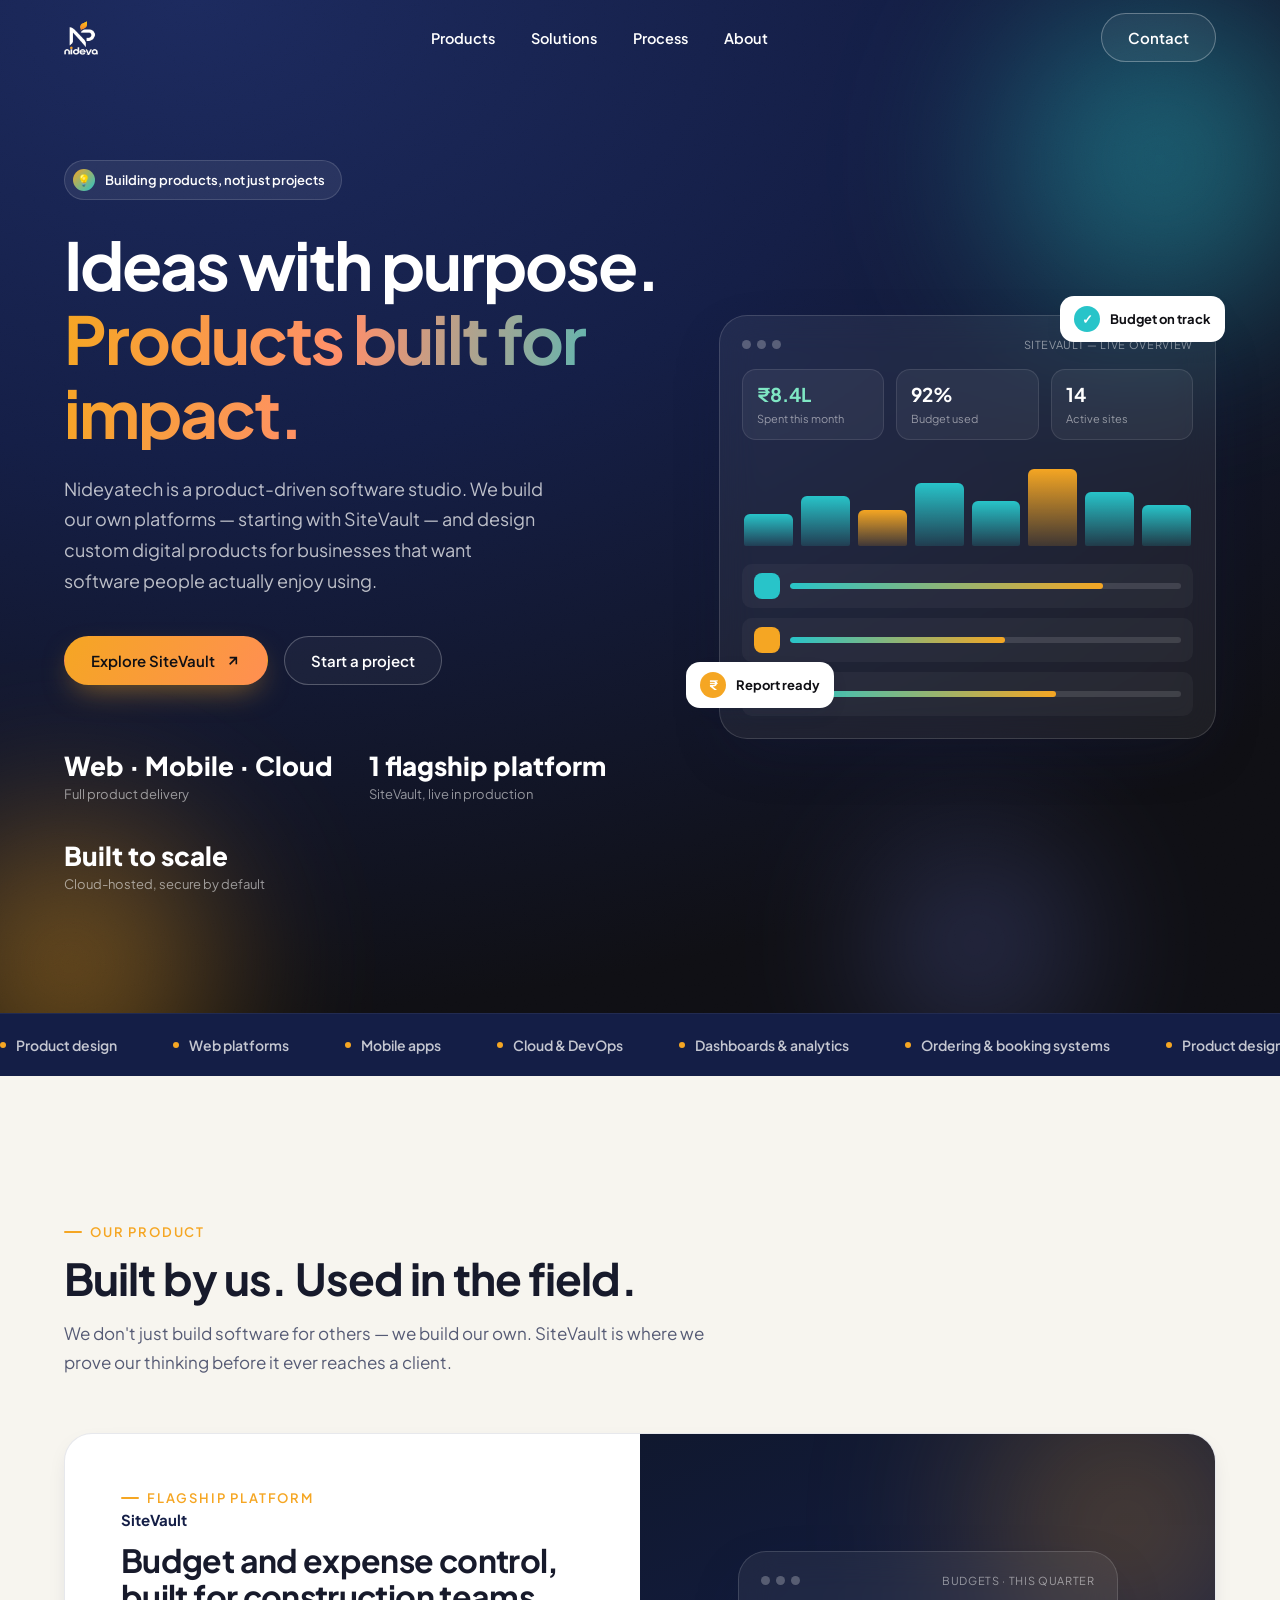
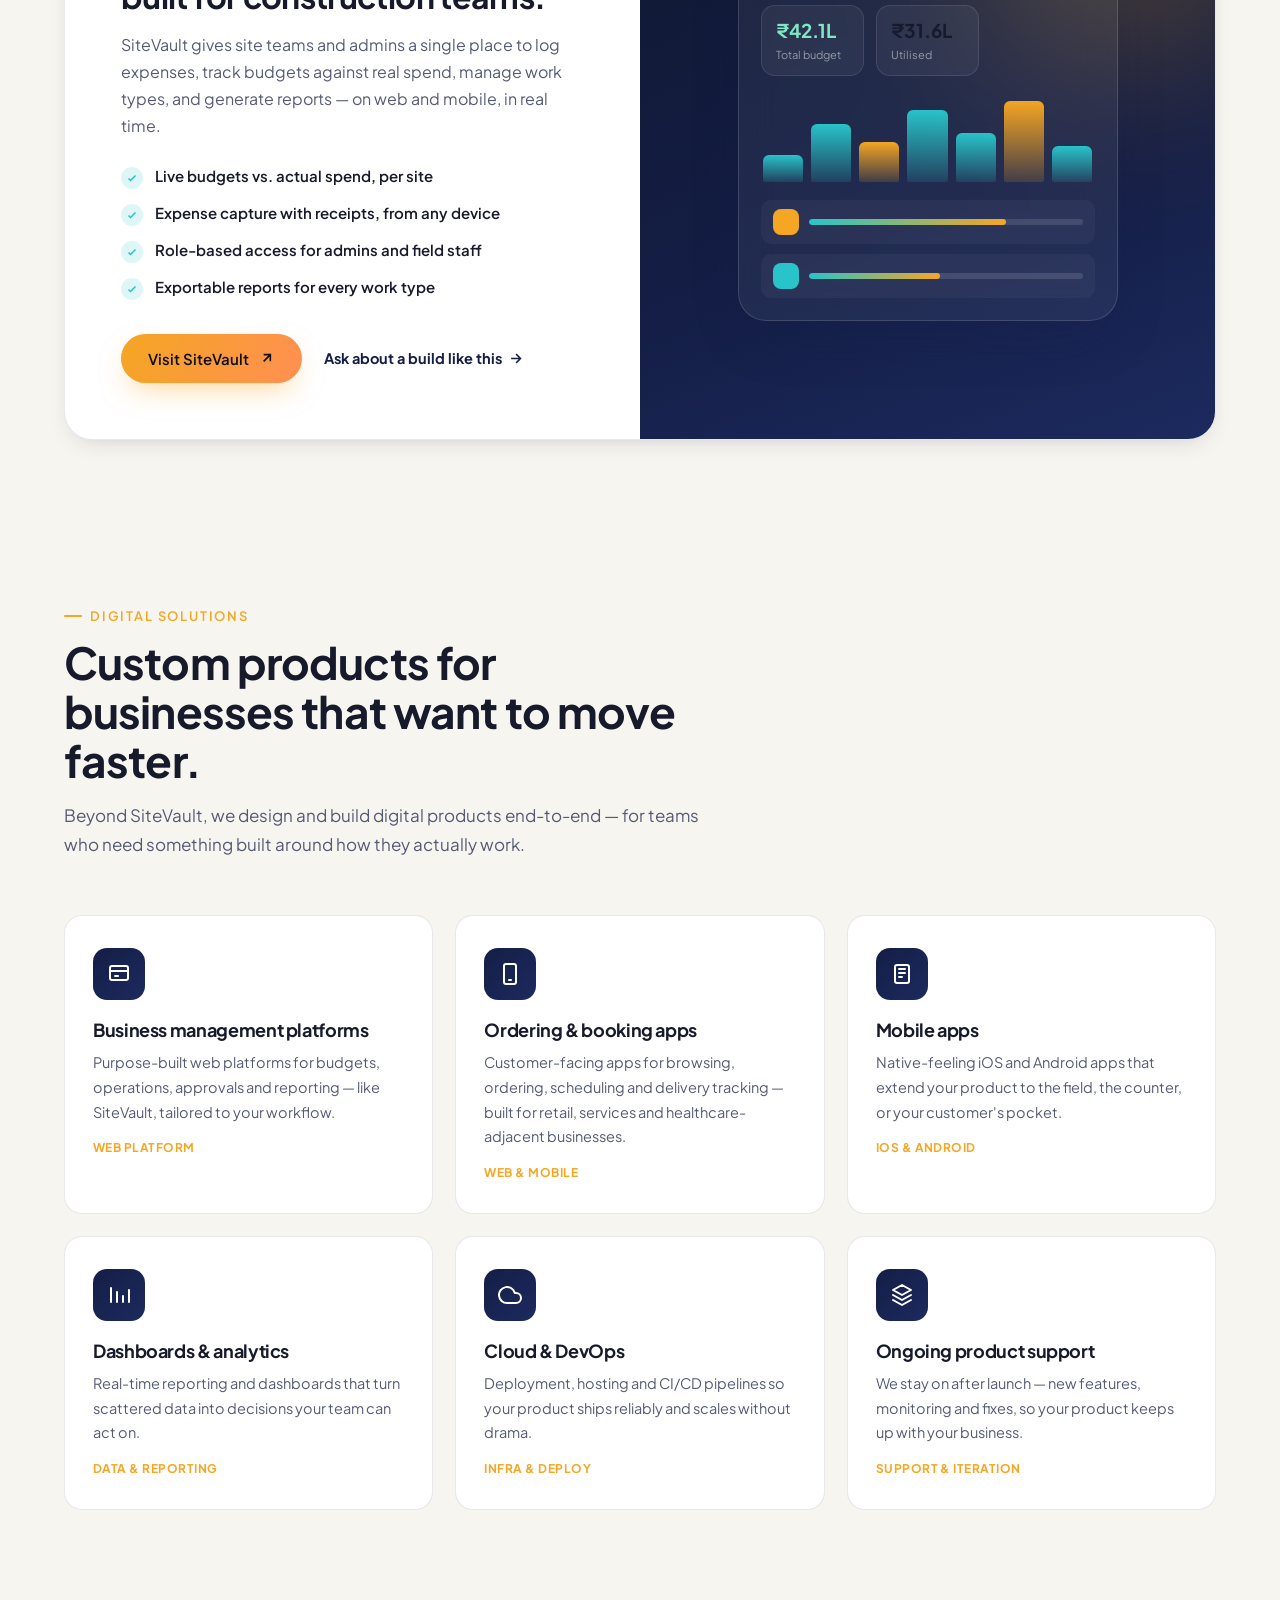
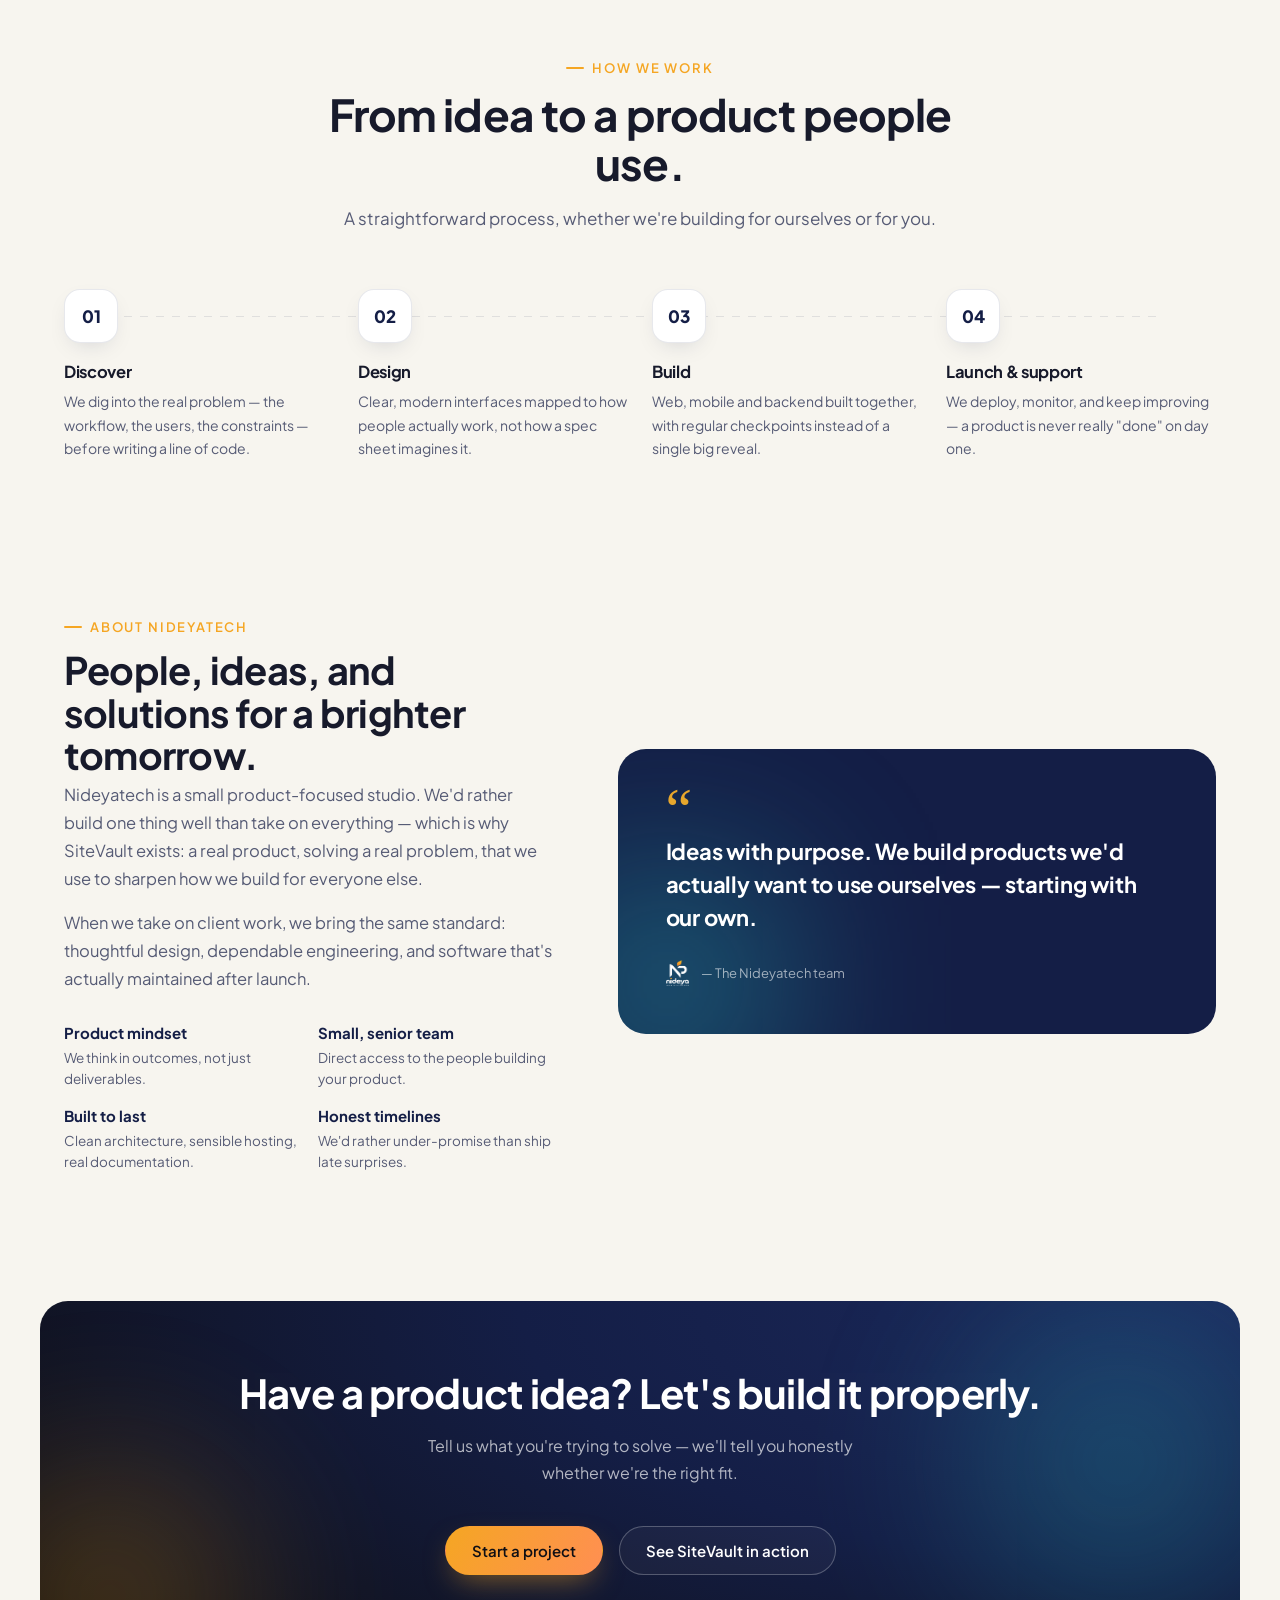
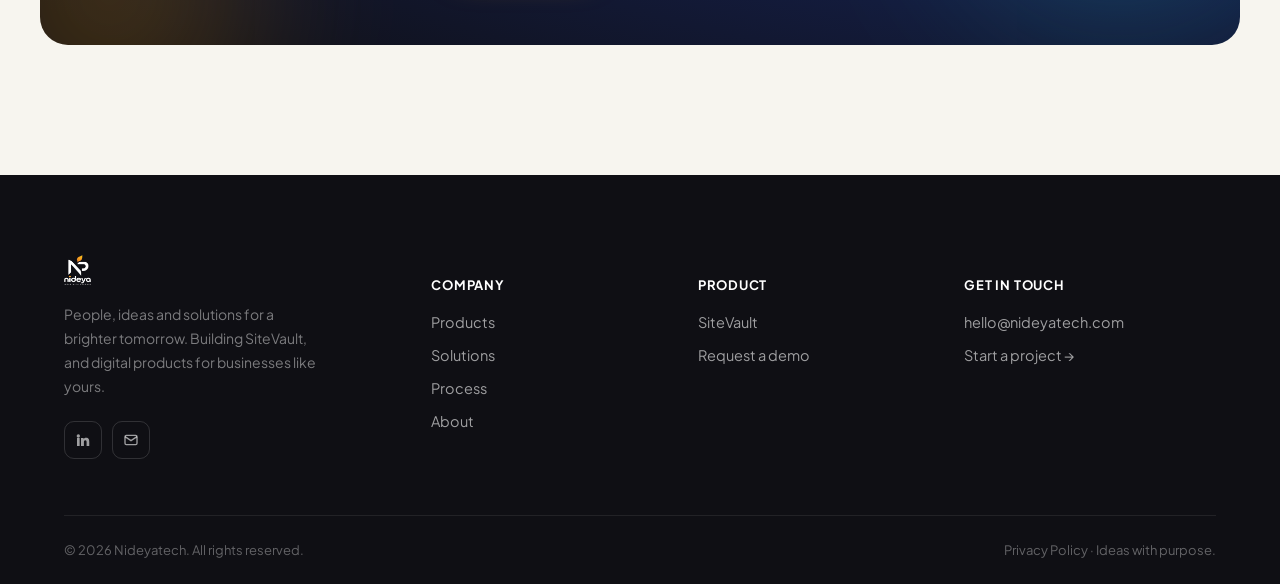
==== commit 51b2ed9e: "Add privacy policy page (needed for Play Store listing) Covers what SiteVault actually collects (acc" ====
--- a/index.html
+++ b/index.html
@@ -381,7 +381,7 @@
 
     <div class="footer-bottom">
       <span>© <span id="year"></span> Nideyatech. All rights reserved.</span>
-      <span>Ideas with purpose.</span>
+      <span><a href="privacy.html">Privacy Policy</a> · Ideas with purpose.</span>
     </div>
   </div>
 </footer>
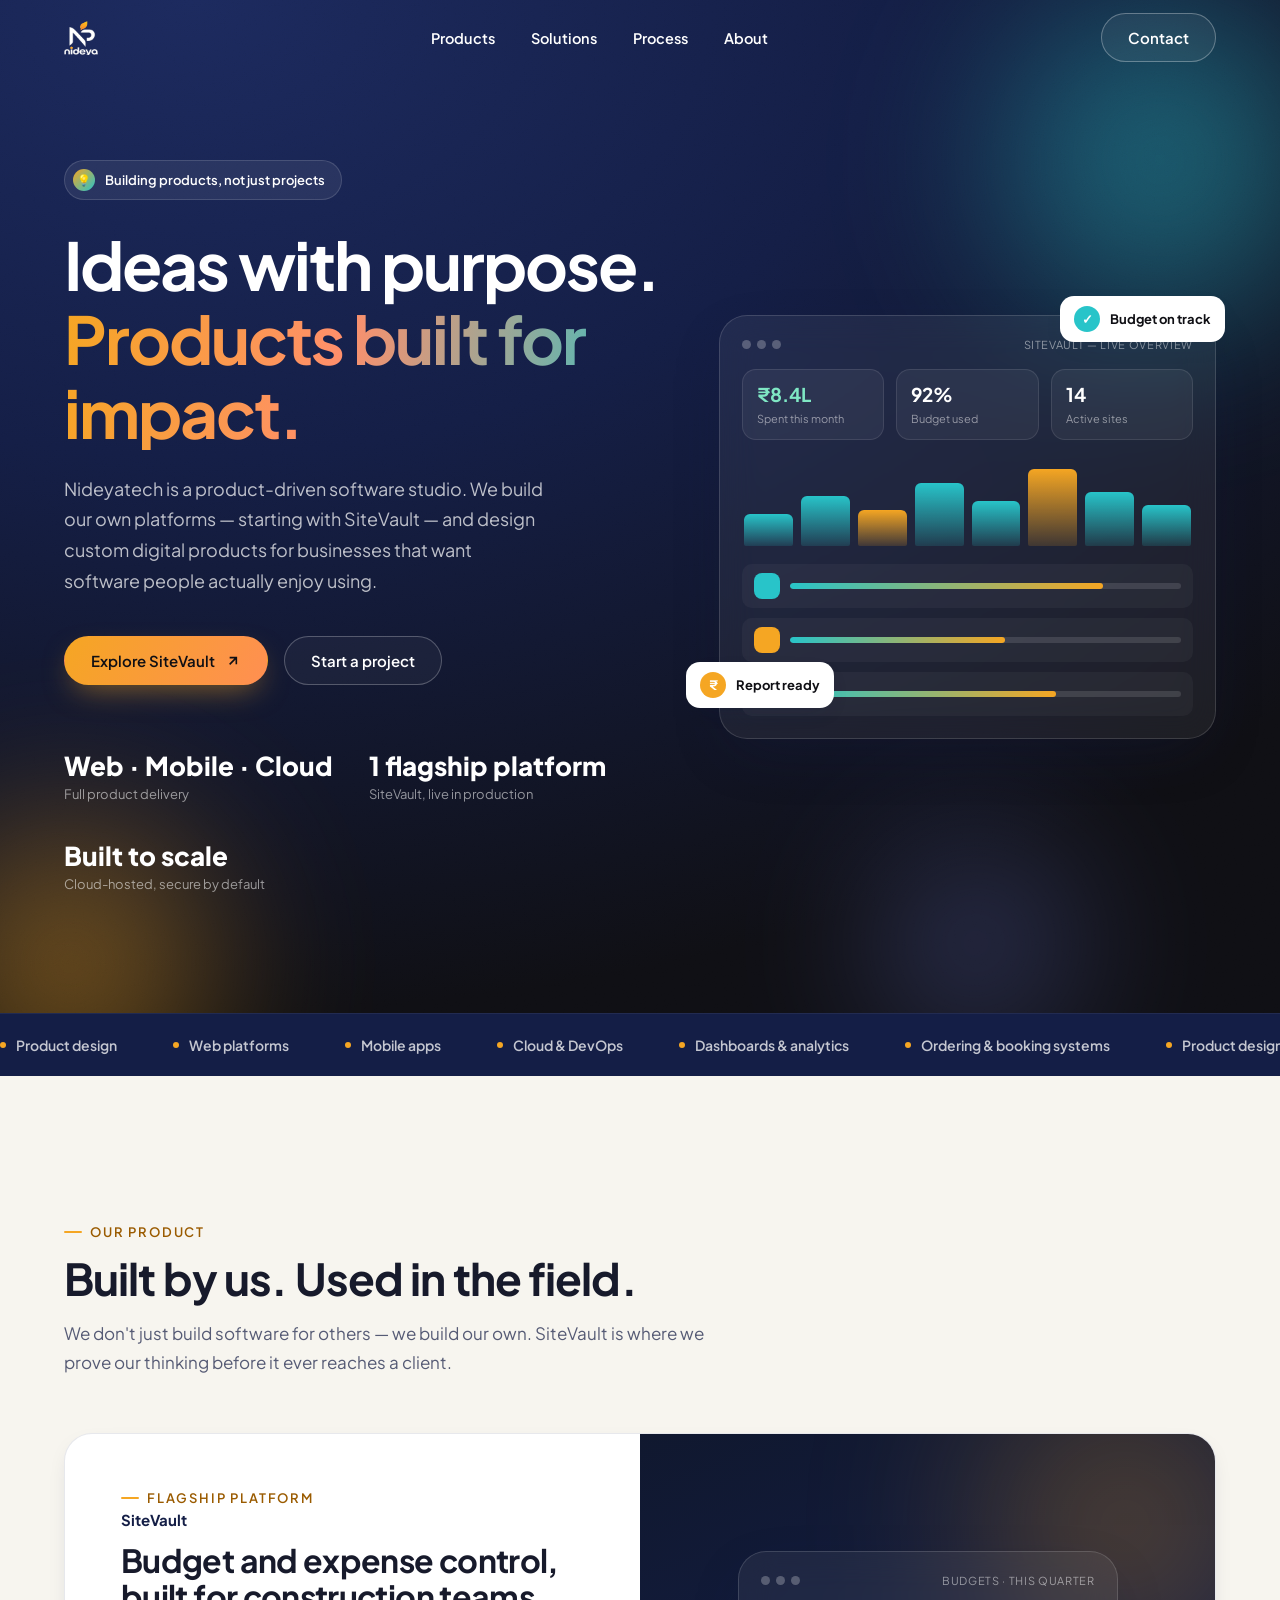
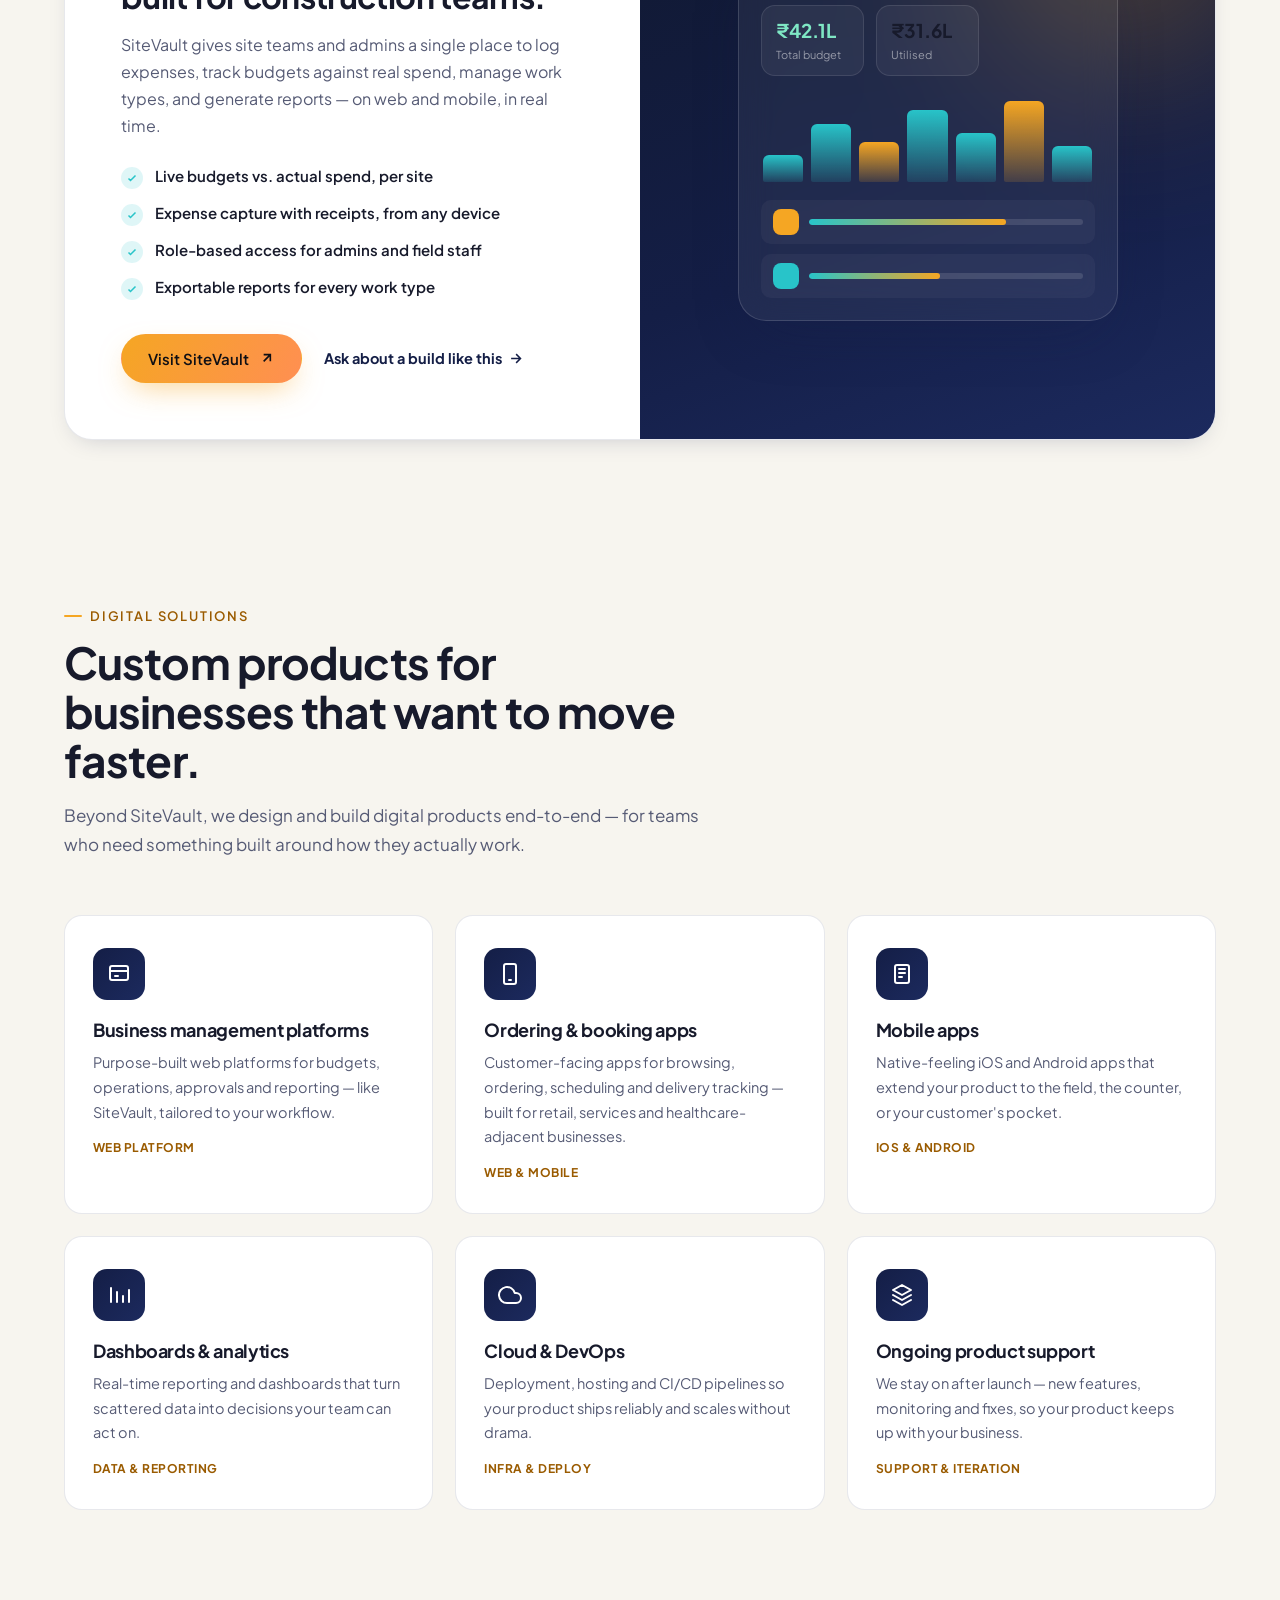
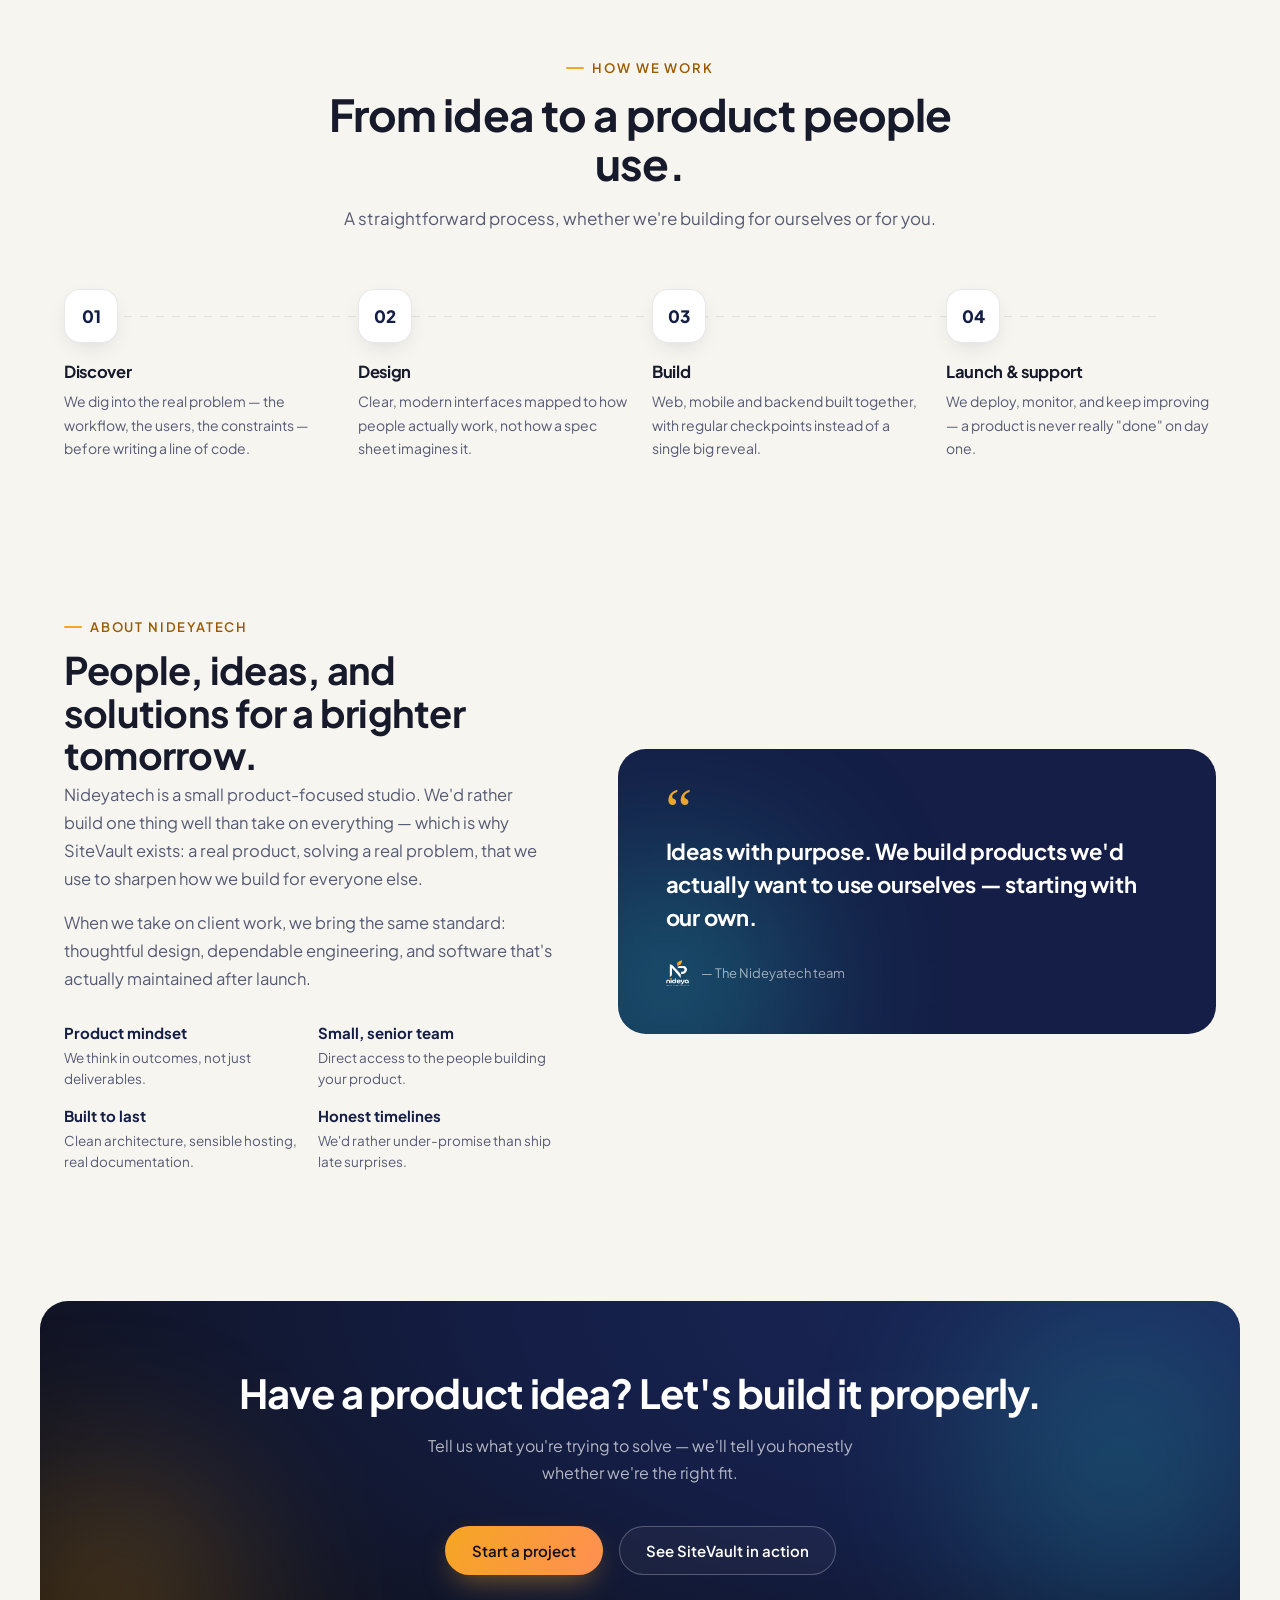
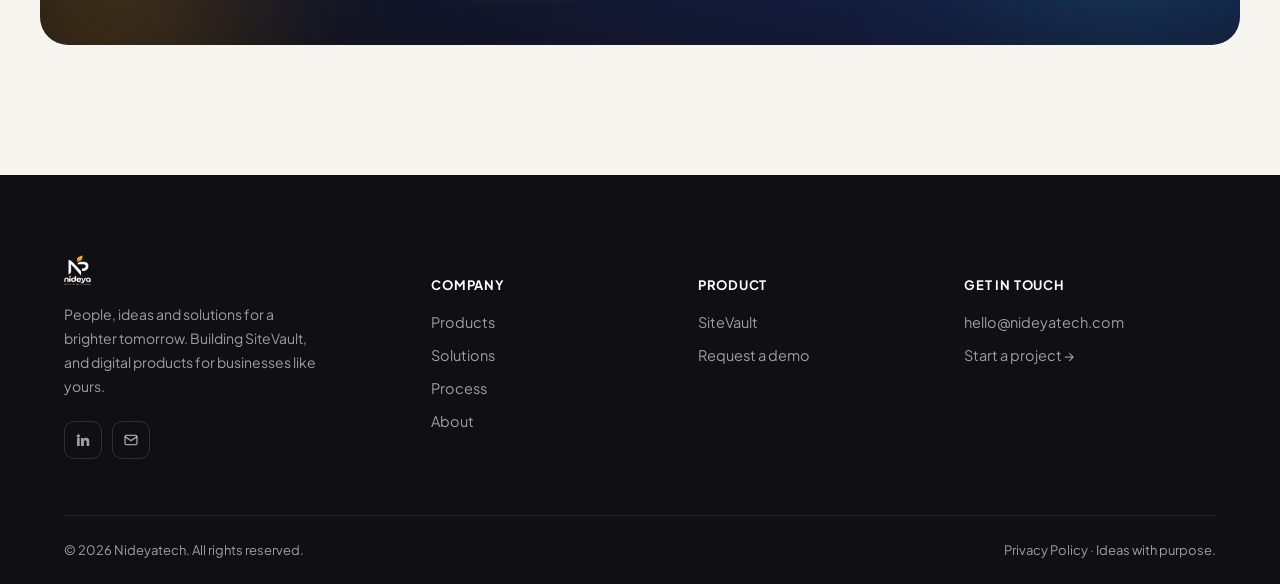
==== commit 4572fcf3: "Quick site fixes: 404 page, logo compression, contrast, social preview - Add custom 404.html (absolu" ====
--- a/index.html
+++ b/index.html
@@ -15,14 +15,23 @@
 <meta property="og:description" content="We design and build digital products for growing businesses — including SiteVault, our own construction budget &amp; expense platform." />
 <meta property="og:type" content="website" />
 <meta property="og:url" content="https://www.nideyatech.com" />
-<meta property="og:image" content="https://www.nideyatech.com/assets/favicon-512.png" />
+<meta property="og:site_name" content="Nideyatech" />
+<meta property="og:image" content="https://www.nideyatech.com/assets/og-image.jpg" />
+<meta property="og:image:width" content="1200" />
+<meta property="og:image:height" content="630" />
+<meta property="og:image:alt" content="Nideyatech — Ideas with purpose. Products built for impact." />
+<meta name="twitter:card" content="summary_large_image" />
+<meta name="twitter:title" content="Nideyatech — Ideas with Purpose" />
+<meta name="twitter:description" content="We design and build digital products for growing businesses — including SiteVault, our own construction budget &amp; expense platform." />
+<meta name="twitter:image" content="https://www.nideyatech.com/assets/og-image.jpg" />
+<link rel="canonical" href="https://www.nideyatech.com/" />
 <meta name="theme-color" content="#141e46" />
 
 <link rel="preconnect" href="https://fonts.googleapis.com" />
 <link rel="preconnect" href="https://fonts.gstatic.com" crossorigin />
 <link href="https://fonts.googleapis.com/css2?family=Plus+Jakarta+Sans:wght@400;500;600;700;800&display=swap" rel="stylesheet" />
 
-<link rel="stylesheet" href="css/styles.css" />
+<link rel="stylesheet" href="css/styles.css?v=3" />
 </head>
 <body>
 
@@ -30,8 +39,8 @@
 <header class="nav" id="nav">
   <div class="container">
     <a href="#top" class="nav-logo">
-      <img class="logo-dark" src="assets/logo/logo-navbar.png" alt="Nideyatech" />
-      <img class="logo-light" src="assets/logo/logo-navbar-light.png" alt="Nideyatech" />
+      <img class="logo-dark" src="assets/logo/logo-navbar.png" alt="Nideyatech" width="101" height="102" />
+      <img class="logo-light" src="assets/logo/logo-navbar-light.png" alt="" aria-hidden="true" width="101" height="102" />
     </a>
 
     <nav class="nav-links">
@@ -319,7 +328,7 @@
         <span class="mark">“</span>
         <blockquote>Ideas with purpose. We build products we'd actually want to use ourselves — starting with our own.</blockquote>
         <div class="who">
-          <img src="assets/logo/logo-footer.png" alt="Nideyatech" />
+          <img src="assets/logo/logo-footer.png" alt="Nideyatech" width="81" height="90" />
           <span>— The Nideyatech team</span>
         </div>
       </div>
@@ -344,7 +353,7 @@
   <div class="container">
     <div class="footer-top">
       <div class="footer-brand">
-        <img src="assets/logo/logo-footer.png" alt="Nideyatech" />
+        <img src="assets/logo/logo-footer.png" alt="Nideyatech" width="81" height="90" />
         <p>People, ideas and solutions for a brighter tomorrow. Building SiteVault, and digital products for businesses like yours.</p>
         <div class="footer-social">
           <a href="#" aria-label="LinkedIn"><svg viewBox="0 0 24 24" fill="currentColor"><path d="M4.98 3.5a2.5 2.5 0 1 1 0 5 2.5 2.5 0 0 1 0-5ZM3 9h4v12H3zM9 9h3.8v1.7h.05c.53-1 1.83-2.05 3.77-2.05 4.03 0 4.78 2.65 4.78 6.1V21h-4v-5.6c0-1.34-.02-3.07-1.87-3.07-1.87 0-2.16 1.46-2.16 2.97V21H9z"/></svg></a>
--- a/css/styles.css
+++ b/css/styles.css
@@ -5,6 +5,7 @@
   --indigo: #141e46;
   --indigo-2: #1c2a5e;
   --saffron: #f5a623;
+  --saffron-text: #9a5b00; /* saffron darkened for text on light bgs (WCAG AA 4.9:1 on ivory) */
   --cyan: #28c4c9;
   --ivory: #f7f5ef;
   --ink: #0f0f14;
@@ -58,7 +59,7 @@
   font-weight: 600;
   letter-spacing: 0.14em;
   text-transform: uppercase;
-  color: var(--saffron);
+  color: var(--saffron-text);
 }
 .eyebrow::before {
   content: "";
@@ -453,7 +454,7 @@
 .sol-card p { font-size: 14.5px; }
 .sol-card .tag {
   display: inline-block; margin-top: 16px; font-size: 12px; font-weight: 700;
-  color: var(--saffron); letter-spacing: 0.04em; text-transform: uppercase;
+  color: var(--saffron-text); letter-spacing: 0.04em; text-transform: uppercase;
 }
 
 /* =========================================================
@@ -532,8 +533,8 @@
 ========================================================= */
 .footer { background: var(--ink); color: rgba(255,255,255,0.6); padding: 80px 0 0; }
 .footer-top { display: grid; grid-template-columns: 1.3fr 0.9fr 0.9fr 1fr; gap: 40px; padding-bottom: 56px; border-bottom: 1px solid rgba(255,255,255,0.08); }
-.footer-brand img { height: 30px; margin-bottom: 18px; }
-.footer-brand p { font-size: 14px; max-width: 260px; color: rgba(255,255,255,0.45); }
+.footer-brand img { height: 30px; width: auto; margin-bottom: 18px; }
+.footer-brand p { font-size: 14px; max-width: 260px; color: rgba(255,255,255,0.6); }
 .footer-social { display: flex; gap: 10px; margin-top: 22px; }
 .footer-social a {
   width: 38px; height: 38px; border-radius: 10px; border: 1px solid rgba(255,255,255,0.14);
@@ -549,9 +550,9 @@
 
 .footer-bottom {
   display: flex; align-items: center; justify-content: space-between;
-  padding: 26px 0; font-size: 13px; color: rgba(255,255,255,0.35); flex-wrap: wrap; gap: 10px;
-}
-.footer-bottom a:hover { color: rgba(255,255,255,0.7); }
+  padding: 26px 0; font-size: 13px; color: rgba(255,255,255,0.6); flex-wrap: wrap; gap: 10px;
+}
+.footer-bottom a:hover { color: #fff; }
 
 /* =========================================================
    Responsive
